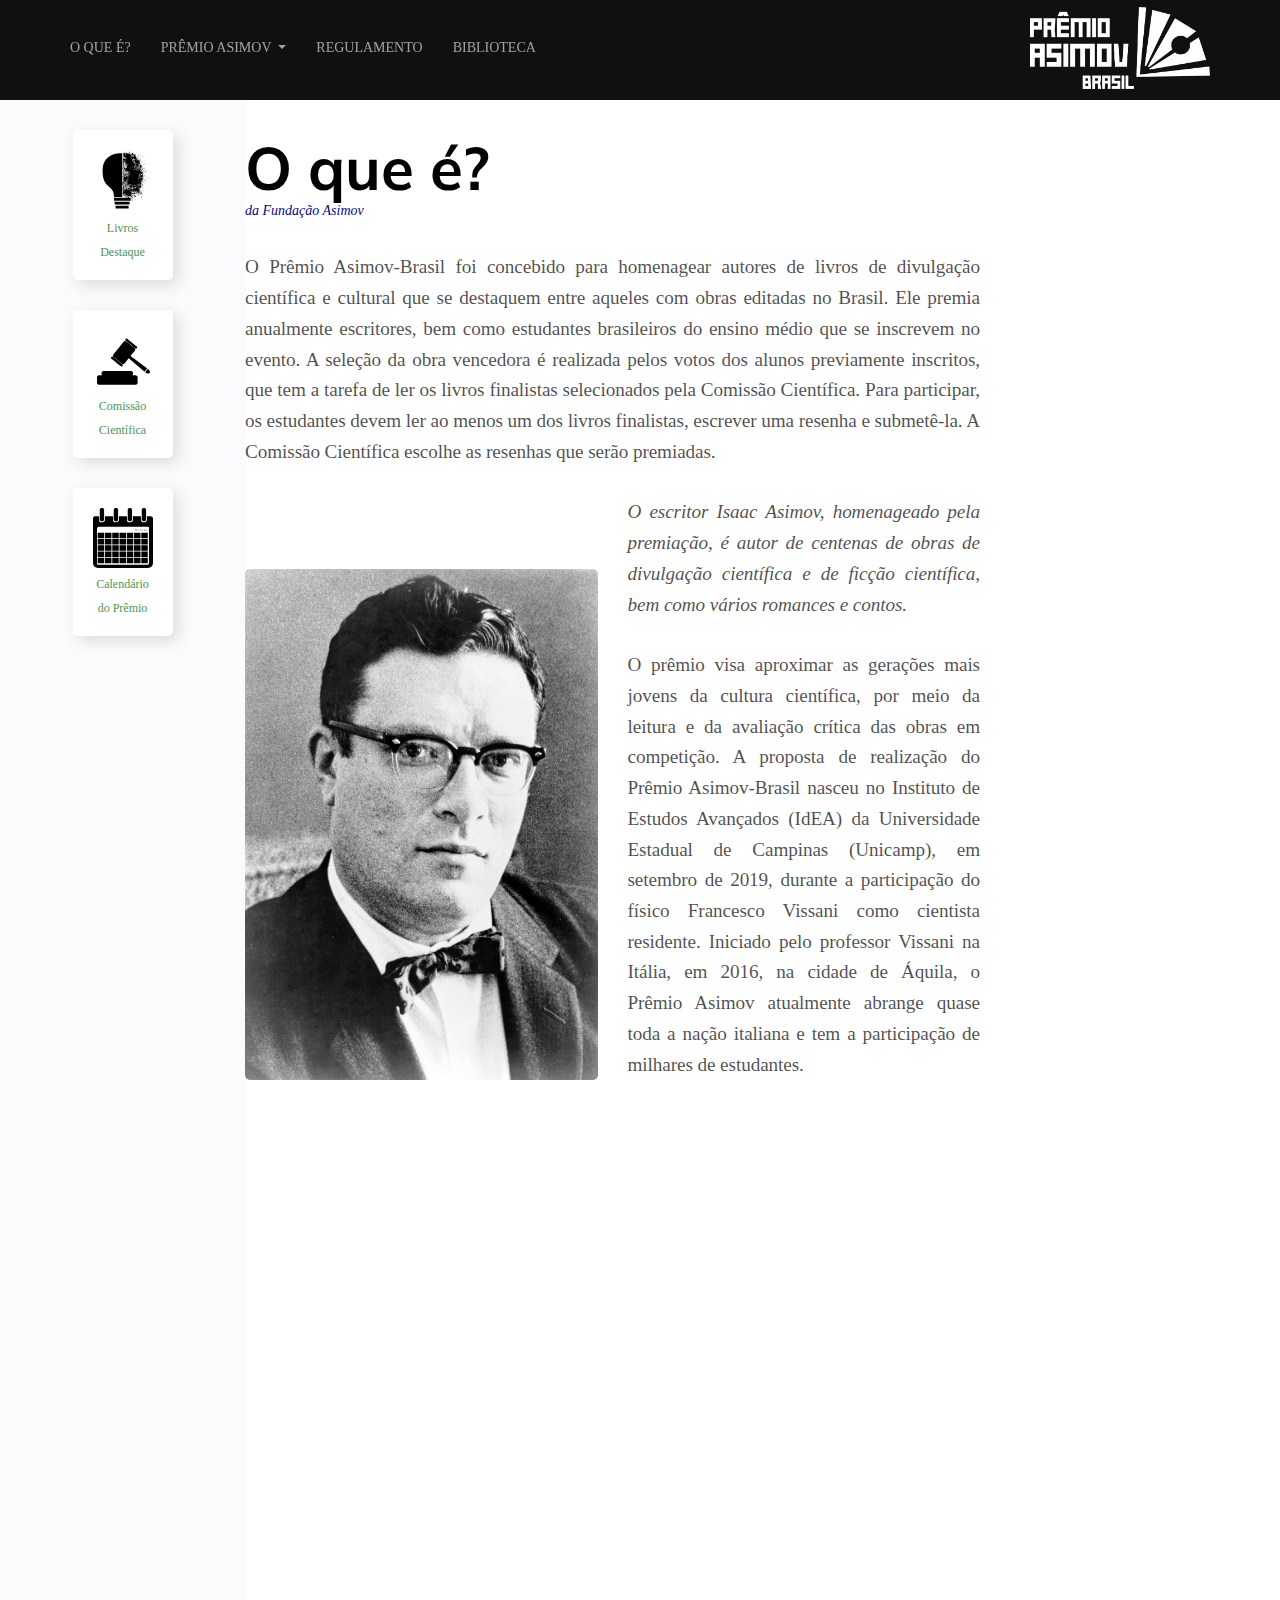
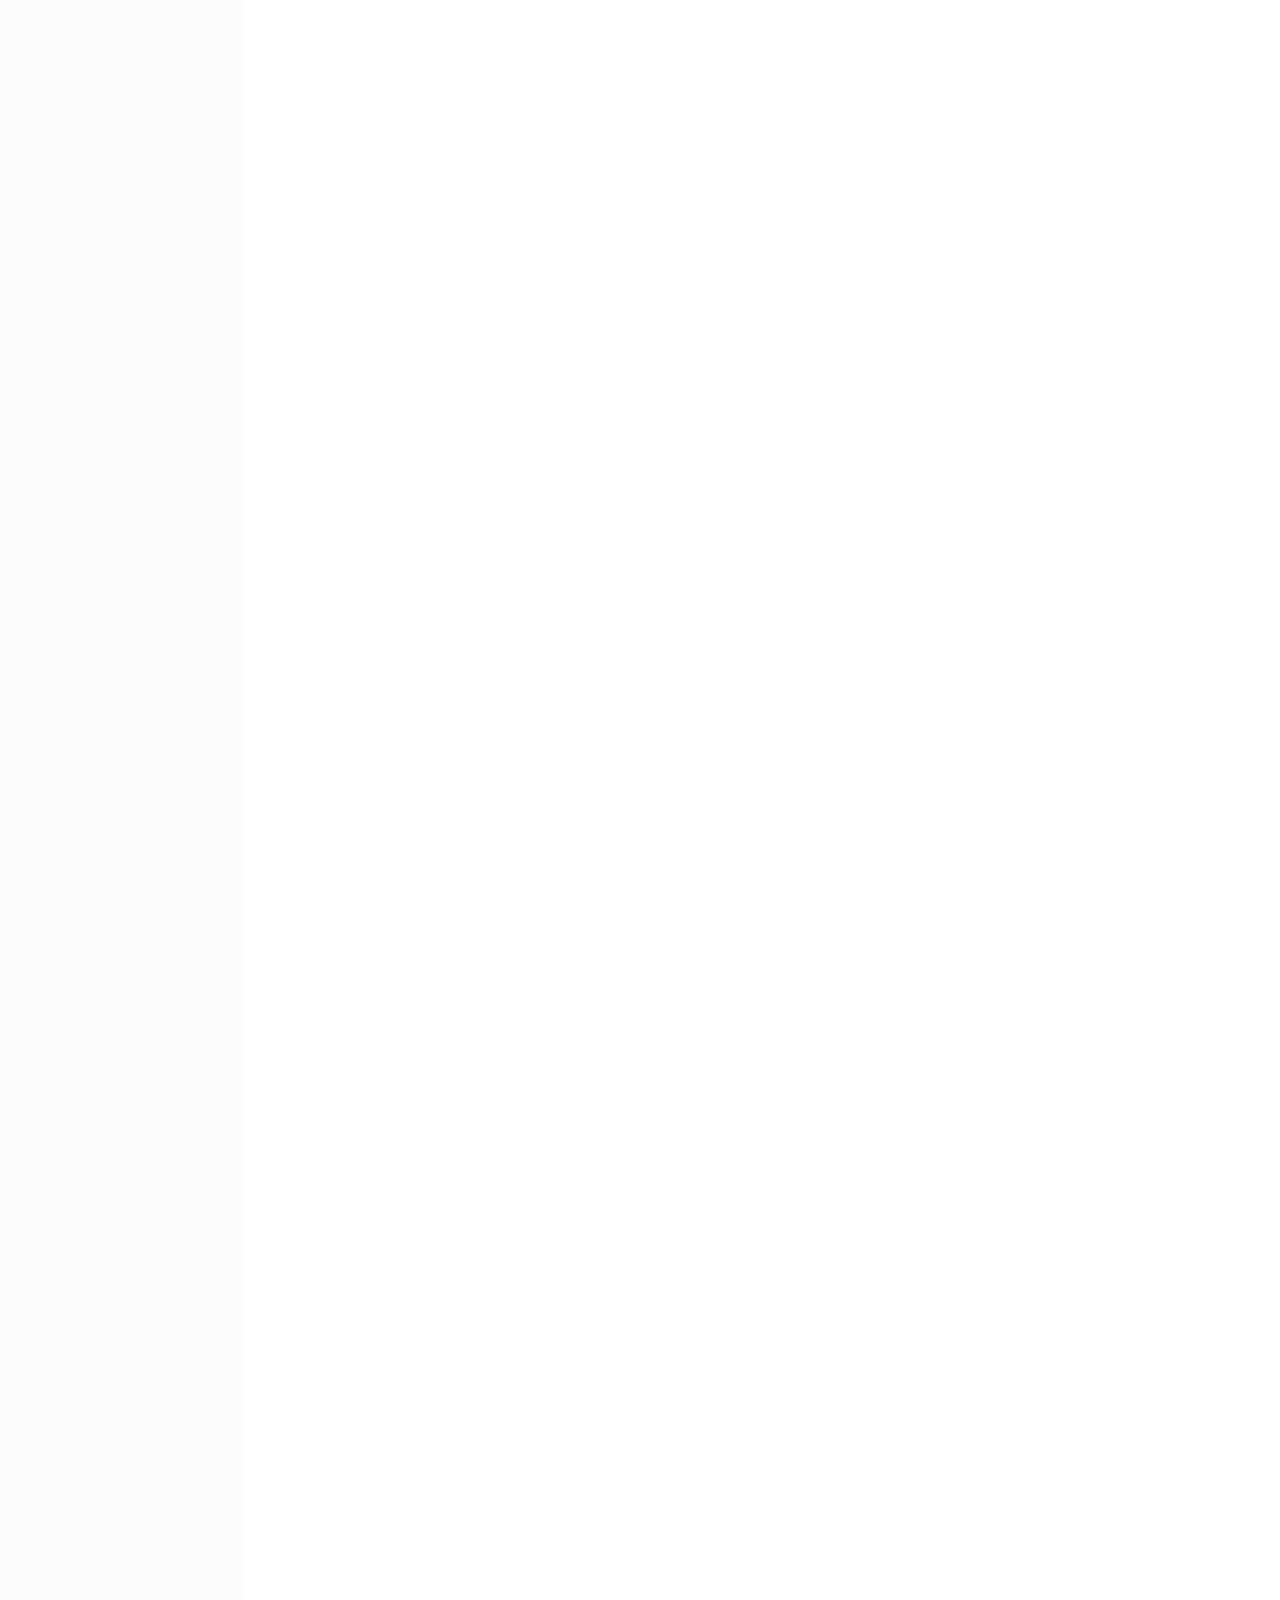
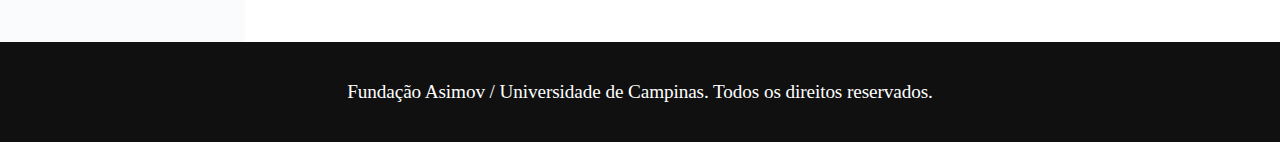
==== assets/about.html @ 2f5f86a8 "atualizado conteudo pagina about" ====
<!DOCTYPE html>
<html>

<head>
  <title>O que é?</title>
  <meta charset="utf-8">
  <meta name="viewport" content="width=device-width, initial-scale=1, shrink-to-fit=no">
  <link href="https://fonts.googleapis.com/css?family=Vollkorn:400,400i,700" rel="stylesheet">
  <link rel="stylesheet" href="css/vendor.css" />
  <link rel="stylesheet" href="css/style.css" />
  <link rel="stylesheet" href="css/main.css" />
  <link rel="stylesheet" href="css/paginas.css" />
  <link rel="stylesheet" href="css/about.css" />
</head>

<body>

  <article class="estrutura">

    <!-- header -->
    <header class="header header-dark header-sticky">
      <div class="container">
        <div class="row">
          <nav class="navbar navbar-expand-lg navbar-dark">
            <a href="../index.html" class="navbar-brand order-1 order-lg-2"><img
                src="img/Logo-AsimovBrasil-PB-transp.png" style="width: 180px;"></a>
            <button class="navbar-toggler order-2" type="button" data-toggle="collapse" data-target=".navbar-collapse"
              aria-controls="navbarMenu" aria-expanded="false" aria-label="Toggle navigation">
              <span class="navbar-toggler-icon"></span>
            </button>

            <div class="collapse navbar-collapse order-3 order-lg-1" id="navbarMenu">
              <ul class="navbar-nav mr-auto">
                <li class="nav-item dropdown">
                  <a class="nav-link" href="about.html" role="button" aria-haspopup="true" aria-expanded="false">
                    O que é?
                  </a>
                </li>
                <li class="nav-item dropdown megamenu">
                  <a class="nav-link dropdown-toggle" href="#!" id="navbarDropdown-4" role="button"
                    data-toggle="dropdown" aria-haspopup="true" aria-expanded="false">
                    Prêmio Asimov
                  </a>
                  <div class="dropdown-menu" aria-labelledby="navbarDropdown-4">
                    <div class="row">
                      <ul class="col-6 col-md-3 col-lg-2">
                        <li><span class="megamenu-title">Edição Brasil</span></li>
                        <li><a class="dropdown-item" href="#">Caléndário - 2020</a></li>
                        <li><a class="dropdown-item" href="#">Livros Finalistas</a></li>
                        <li><span class="megamenu-title">Quem pode particpar?</span></li>
                        <li><a class="dropdown-item" >Alunos</a></li>
                        <li><a class="dropdown-item" >Professores</a></li>
                        <li><a class="dropdown-item" >Escolas</a></li>
                      </ul>
                      <ul class="col-6 col-md-3 col-lg-2">
                        <li><span class="megamenu-title">Edição Brasil</span></li>
                        <li><a class="dropdown-item" href="#">Inscrição Aluno</a></li>
                        <li><a class="dropdown-item" href="#">Inscrição Professor</a></li>
                        <li><span class="megamenu-title">Organizadores</span></li>
                        <li><a class="dropdown-item" href="soon.html">Escolas que já aderiram</a></li>
                        <li><a class="dropdown-item" href="soon.html">Parceiros</a></li>
                        <li><a class="dropdown-item" href="comissao.html">Comissão Científica</a></li>
                      </ul>
                      <ul class="col-6 col-md-3 col-lg-2">
                        <li><span class="megamenu-title">Contacte-nos</span></li>
                        <li><a class="dropdown-item" href="#"><i class="fas fa-envelope"></i> Email</a></li>
                      </ul>
                      <div class="col-lg-5">
                        <div class="promo">
                          <span class="image image-overlay" style="background-image: url(img/1.jpg)"></span>
                          <div class="promo-footer p-4 text-white">
                            <h3 class="mb-0">Edição 2019</h3>
                            <a href="#!" class="eyebrow underline text-white">Itália</a>
                          </div>
                        </div>
                      </div>
                    </div>
                  </div>
                </li>
                <li class="nav-item">
                  <a class="nav-link" href="regulamento.html">
                    Regulamento
                  </a>
                </li>
                <li class="nav-item">
                  <a class="nav-link" href="soon.html">
                    Biblioteca
                  </a>
                </li>
              </ul>
            </div>

            <!-- <div class="collapse navbar-collapse order-4 order-lg-3" id="navbarMenu2">
              <ul class="navbar-nav ml-auto">
                <li class="nav-item">
                  <a class="nav-link" href="#">Entrar</a>
                </li>
              </ul>
            </div> -->
          </nav>
        </div>
      </div>
    </header>

    <div class="header-paginas"></div>

    <nav class="sidenav">
      <ul>
        <li class="sidenav-item">
          <a href="soon.html">
            <img src="img/icones/duvida.svg" />
            <center><sub>Livros Destaque</sub></center>
          </a>
        </li>
        <li class="sidenav-item">
          <a href="comissao.html">
            <img src="img/icones/regulamento.svg" />
            <center><sub>Comissão Científica</sub></center>
          </a>
        </li>
        <li class="sidenav-item">
          <a href="soon.html">
            <img src="img/icones/calendario.svg" />
            <center><sub>Calendário do Prêmio</sub></center>
          </a>
        </li>
      </ul>
    </nav>

    <section class="content">

      <div class="titulo">
        <h1>O que é?</h1>
        <span>da Fundação Asimov</span>
      </div>

      <p class="col-wide">O Prêmio Asimov-Brasil foi concebido para homenagear autores de livros de divulgação científica e cultural que se destaquem entre aqueles com obras editadas no Brasil. Ele premia anualmente escritores, bem como estudantes brasileiros do ensino médio que se inscrevem no evento. A seleção da obra vencedora é realizada pelos votos dos alunos previamente inscritos, que tem a tarefa de ler os livros finalistas selecionados pela Comissão Científica. Para participar, os estudantes devem ler ao menos um dos livros finalistas, escrever uma resenha e submetê-la.  A Comissão Científica escolhe as resenhas que serão premiadas.</p>
      <img class="imagem-1" src="img/isaac.jpg" />
      <p><i>O escritor Isaac Asimov, homenageado pela premiação, é autor de centenas de obras de divulgação científica e de ficção científica, bem como vários romances e contos.</i></p>
      <!-- <img class="imagem-2" src="img/vissani.jpg" /> -->

      <p>O prêmio visa aproximar as gerações mais jovens da cultura científica, por meio da leitura e da avaliação crítica das obras em competição. A proposta de realização do Prêmio Asimov-Brasil nasceu no Instituto de Estudos Avançados (IdEA) da Universidade Estadual de Campinas (Unicamp), em setembro de 2019, durante a participação do físico Francesco Vissani como cientista residente. Iniciado pelo professor Vissani na Itália, em 2016, na cidade de Áquila, o Prêmio Asimov atualmente abrange quase toda a nação italiana e tem a participação de milhares de estudantes.</p>
      
      <blockquote class="citacao col-wide" data-anime="left">
        <p>“A frase mais empolgante de ouvir em ciência, a que prenuncia novas descobertas, não é 'Eureka!', mas sim
          'Isto é estranho...' (Isaac Asimov).”</p>
      </blockquote>

      <ul class="atributos" data-anime="left">
        <li>Surgiu: Itália 2016</li>
        <li>Edição Itália: quinta</li>
        <li>Edição Brasil: primeira</li>
      </ul>

      <div class="informacoes" data-anime="right">
        <p>Nesta primeira edição (piloto) do Prêmio Asimov-Brasil, podem participar escolas e estudantes das cidades paulistas de Campinas, Limeira e Jundiaí.</p>
        <p>A cerimônia de premiação do livro e das melhores resenhas ocorrerá na Unicamp em setembro de 2020.</p>
      </div>

      <div class="titulo col-wide" data-anime="left">
        <h1>Isaac Asimov</h1>
        <span>uma breve biografia.</span>
      </div>

      <p class="col-wide" data-anime="left">Um dos mais prolíficos escritores do século XX, Isaac Asimov conquistou
        reconhecimento e sucesso no mercado editorial a partir da década de 1950, quando iniciou a publicação da série
        de livros de ficção científica “Fundação”.</p>
      <p data-anime="left">Nascido em Petrovichi, na Rússia, em 2 de janeiro de 1920, se mudou com a família, em 1923,
        para os Estados Unidos, onde se naturalizou cidadão norte-americano, vivendo no bairro do Brooklyn, em Nova
        York.</p>
      <p data-anime="right">Frequentando a loja de doces de seu pai, que também vendia jornais e revistas, se tornou um
        ávido leitor de histórias em periódicos.</p>

      <img class="imagem-2" src="img/asimov.jpg" data-anime="left" />
      <p data-anime="right">Em 1939, publicou seus primeiros contos em revistas de ficção científica, tendo seus
        primeiros livros sido lançados em 1950. Graduado em Química, em 1939, doutorou-se pela Universidade de Columbia,
        em 1948, e desenvolveu uma carreira acadêmica na Universidade de Boston, antes de se dedicar integralmente à
        literatura. Foi autor de cerca de 500 livros e de centenas de contos ao longo da carreira, em gêneros diversos,
        como romances de ficção científica e de suspense, divulgação científica para jovens e para adultos, crítica
        literária, ensaios sobre religião, humor e autobiografia.</p>
      <p data-anime="right">Morreu, em 6 de abril de 1992, em razão de complicações causadas pelo vírus da Aids, que
        contraiu durante uma transfusão de sangue decorrente de uma cirurgia cardíaca.</p>


      <img class="imagem-3 col-wide" src="img/card1.jpg" data-anime="left" />
    </section>

    <footer class="footer footer-paginas bg-dark text-white py-0">
      <p>Fundação Asimov / Universidade de Campinas. Todos os direitos reservados.</p>
    </footer>

  </article>

  <script src="js/about.js"></script>
  <script src="js/vendor.min.js"></script>
  <script src="js/app.js"></script>
</body>

</html>
---- assets/css/vendor.css ----
.owl-carousel,.owl-carousel .owl-item {
    -webkit-tap-highlight-color: transparent;
    position: relative
}

.owl-carousel {
    display: none;
    width: 100%;
    z-index: 1
}

.owl-carousel .owl-stage {
    position: relative;
    -ms-touch-action: pan-Y;
    touch-action: manipulation;
    -moz-backface-visibility: hidden
}

.owl-carousel .owl-stage:after {
    content: ".";
    display: block;
    clear: both;
    visibility: hidden;
    line-height: 0;
    height: 0
}

.owl-carousel .owl-stage-outer {
    position: relative;
    overflow: hidden;
    -webkit-transform: translate3d(0,0,0)
}

.owl-carousel .owl-item,.owl-carousel .owl-wrapper {
    -webkit-backface-visibility: hidden;
    -moz-backface-visibility: hidden;
    -ms-backface-visibility: hidden;
    -webkit-transform: translate3d(0,0,0);
    -moz-transform: translate3d(0,0,0);
    -ms-transform: translate3d(0,0,0)
}

.owl-carousel .owl-item {
    min-height: 1px;
    float: left;
    -webkit-backface-visibility: hidden;
    -webkit-touch-callout: none
}

.owl-carousel .owl-item img {
    display: block;
    width: 100%
}

.owl-carousel .owl-dots.disabled,.owl-carousel .owl-nav.disabled {
    display: none
}

.no-js .owl-carousel,.owl-carousel.owl-loaded {
    display: block
}

.owl-carousel .owl-dot,.owl-carousel .owl-nav .owl-next,.owl-carousel .owl-nav .owl-prev {
    cursor: pointer;
    -webkit-user-select: none;
    -khtml-user-select: none;
    -moz-user-select: none;
    -ms-user-select: none;
    user-select: none
}

.owl-carousel .owl-nav button.owl-next,.owl-carousel .owl-nav button.owl-prev,.owl-carousel button.owl-dot {
    background: 0 0;
    color: inherit;
    border: none;
    padding: 0!important;
    font: inherit
}

.owl-carousel.owl-loading {
    opacity: 0;
    display: block
}

.owl-carousel.owl-hidden {
    opacity: 0
}

.owl-carousel.owl-refresh .owl-item {
    visibility: hidden
}

.owl-carousel.owl-drag .owl-item {
    -ms-touch-action: pan-y;
    touch-action: pan-y;
    -webkit-user-select: none;
    -moz-user-select: none;
    -ms-user-select: none;
    user-select: none
}

.owl-carousel.owl-grab {
    cursor: move;
    cursor: grab
}

.owl-carousel.owl-rtl {
    direction: rtl
}

.owl-carousel.owl-rtl .owl-item {
    float: right
}

.owl-carousel .animated {
    animation-duration: 1s;
    animation-fill-mode: both
}

.owl-carousel .owl-animated-in {
    z-index: 0
}

.owl-carousel .owl-animated-out {
    z-index: 1
}

.owl-carousel .fadeOut {
    animation-name: fadeOut
}

@keyframes fadeOut {
    0% {
        opacity: 1
    }

    100% {
        opacity: 0
    }
}

.owl-height {
    transition: height .5s ease-in-out
}

.owl-carousel .owl-item .owl-lazy {
    opacity: 0;
    transition: opacity .4s ease
}

.owl-carousel .owl-item .owl-lazy:not([src]),.owl-carousel .owl-item .owl-lazy[src^=""] {
    max-height: 0
}

.owl-carousel .owl-item img.owl-lazy {
    transform-style: preserve-3d
}

.owl-carousel .owl-video-wrapper {
    position: relative;
    height: 100%;
    background: #000
}

.owl-carousel .owl-video-play-icon {
    position: absolute;
    height: 80px;
    width: 80px;
    left: 50%;
    top: 50%;
    margin-left: -40px;
    margin-top: -40px;
    background: url(owl.video.play.png) no-repeat;
    cursor: pointer;
    z-index: 1;
    -webkit-backface-visibility: hidden;
    transition: transform .1s ease
}

.owl-carousel .owl-video-play-icon:hover {
    -ms-transform: scale(1.3,1.3);
    transform: scale(1.3,1.3)
}

.owl-carousel .owl-video-playing .owl-video-play-icon,.owl-carousel .owl-video-playing .owl-video-tn {
    display: none
}

.owl-carousel .owl-video-tn {
    opacity: 0;
    height: 100%;
    background-position: center center;
    background-repeat: no-repeat;
    background-size: contain;
    transition: opacity .4s ease
}

.owl-carousel .owl-video-frame {
    position: relative;
    z-index: 1;
    height: 100%;
    width: 100%
}

/**
 * Swiper 4.5.0
 * Most modern mobile touch slider and framework with hardware accelerated transitions
 * http://www.idangero.us/swiper/
 *
 * Copyright 2014-2019 Vladimir Kharlampidi
 *
 * Released under the MIT License
 *
 * Released on: February 22, 2019
 */
.swiper-container {
    margin: 0 auto;
    position: relative;
    overflow: hidden;
    list-style: none;
    padding: 0;
    z-index: 1
}

.swiper-container-no-flexbox .swiper-slide {
    float: left
}

.swiper-container-vertical>.swiper-wrapper {
    -webkit-box-orient: vertical;
    -webkit-box-direction: normal;
    -webkit-flex-direction: column;
    -ms-flex-direction: column;
    flex-direction: column
}

.swiper-wrapper {
    position: relative;
    width: 100%;
    height: 100%;
    z-index: 1;
    display: -webkit-box;
    display: -webkit-flex;
    display: -ms-flexbox;
    display: flex;
    -webkit-transition-property: -webkit-transform;
    transition-property: -webkit-transform;
    -o-transition-property: transform;
    transition-property: transform;
    transition-property: transform,-webkit-transform;
    -webkit-box-sizing: content-box;
    box-sizing: content-box
}

.swiper-container-android .swiper-slide,.swiper-wrapper {
    -webkit-transform: translate3d(0,0,0);
    transform: translate3d(0,0,0)
}

.swiper-container-multirow>.swiper-wrapper {
    -webkit-flex-wrap: wrap;
    -ms-flex-wrap: wrap;
    flex-wrap: wrap
}

.swiper-container-free-mode>.swiper-wrapper {
    -webkit-transition-timing-function: ease-out;
    -o-transition-timing-function: ease-out;
    transition-timing-function: ease-out;
    margin: 0 auto
}

.swiper-slide {
    -webkit-flex-shrink: 0;
    -ms-flex-negative: 0;
    flex-shrink: 0;
    width: 100%;
    height: 100%;
    position: relative;
    -webkit-transition-property: -webkit-transform;
    transition-property: -webkit-transform;
    -o-transition-property: transform;
    transition-property: transform;
    transition-property: transform,-webkit-transform
}

.swiper-slide-invisible-blank {
    visibility: hidden
}

.swiper-container-autoheight,.swiper-container-autoheight .swiper-slide {
    height: auto
}

.swiper-container-autoheight .swiper-wrapper {
    -webkit-box-align: start;
    -webkit-align-items: flex-start;
    -ms-flex-align: start;
    align-items: flex-start;
    -webkit-transition-property: height,-webkit-transform;
    transition-property: height,-webkit-transform;
    -o-transition-property: transform,height;
    transition-property: transform,height;
    transition-property: transform,height,-webkit-transform
}

.swiper-container-3d {
    -webkit-perspective: 1200px;
    perspective: 1200px
}

.swiper-container-3d .swiper-cube-shadow,.swiper-container-3d .swiper-slide,.swiper-container-3d .swiper-slide-shadow-bottom,.swiper-container-3d .swiper-slide-shadow-left,.swiper-container-3d .swiper-slide-shadow-right,.swiper-container-3d .swiper-slide-shadow-top,.swiper-container-3d .swiper-wrapper {
    -webkit-transform-style: preserve-3d;
    transform-style: preserve-3d
}

.swiper-container-3d .swiper-slide-shadow-bottom,.swiper-container-3d .swiper-slide-shadow-left,.swiper-container-3d .swiper-slide-shadow-right,.swiper-container-3d .swiper-slide-shadow-top {
    position: absolute;
    left: 0;
    top: 0;
    width: 100%;
    height: 100%;
    pointer-events: none;
    z-index: 10
}

.swiper-container-3d .swiper-slide-shadow-left {
    background-image: -webkit-gradient(linear,right top,left top,from(rgba(0,0,0,.5)),to(rgba(0,0,0,0)));
    background-image: -webkit-linear-gradient(right,rgba(0,0,0,.5),rgba(0,0,0,0));
    background-image: -o-linear-gradient(right,rgba(0,0,0,.5),rgba(0,0,0,0));
    background-image: linear-gradient(to left,rgba(0,0,0,.5),rgba(0,0,0,0))
}

.swiper-container-3d .swiper-slide-shadow-right {
    background-image: -webkit-gradient(linear,left top,right top,from(rgba(0,0,0,.5)),to(rgba(0,0,0,0)));
    background-image: -webkit-linear-gradient(left,rgba(0,0,0,.5),rgba(0,0,0,0));
    background-image: -o-linear-gradient(left,rgba(0,0,0,.5),rgba(0,0,0,0));
    background-image: linear-gradient(to right,rgba(0,0,0,.5),rgba(0,0,0,0))
}

.swiper-container-3d .swiper-slide-shadow-top {
    background-image: -webkit-gradient(linear,left bottom,left top,from(rgba(0,0,0,.5)),to(rgba(0,0,0,0)));
    background-image: -webkit-linear-gradient(bottom,rgba(0,0,0,.5),rgba(0,0,0,0));
    background-image: -o-linear-gradient(bottom,rgba(0,0,0,.5),rgba(0,0,0,0));
    background-image: linear-gradient(to top,rgba(0,0,0,.5),rgba(0,0,0,0))
}

.swiper-container-3d .swiper-slide-shadow-bottom {
    background-image: -webkit-gradient(linear,left top,left bottom,from(rgba(0,0,0,.5)),to(rgba(0,0,0,0)));
    background-image: -webkit-linear-gradient(top,rgba(0,0,0,.5),rgba(0,0,0,0));
    background-image: -o-linear-gradient(top,rgba(0,0,0,.5),rgba(0,0,0,0));
    background-image: linear-gradient(to bottom,rgba(0,0,0,.5),rgba(0,0,0,0))
}

.swiper-container-wp8-horizontal,.swiper-container-wp8-horizontal>.swiper-wrapper {
    -ms-touch-action: pan-y;
    touch-action: pan-y
}

.swiper-container-wp8-vertical,.swiper-container-wp8-vertical>.swiper-wrapper {
    -ms-touch-action: pan-x;
    touch-action: pan-x
}

.swiper-button-next,.swiper-button-prev {
    position: absolute;
    top: 50%;
    width: 27px;
    height: 44px;
    margin-top: -22px;
    z-index: 10;
    cursor: pointer;
    background-size: 27px 44px;
    background-position: center;
    background-repeat: no-repeat
}

.swiper-button-next.swiper-button-disabled,.swiper-button-prev.swiper-button-disabled {
    opacity: .35;
    cursor: auto;
    pointer-events: none
}

.swiper-button-prev,.swiper-container-rtl .swiper-button-next {
    background-image: url("data:image/svg+xml;charset=utf-8,%3Csvg%20xmlns%3D'http%3A%2F%2Fwww.w3.org%2F2000%2Fsvg'%20viewBox%3D'0%200%2027%2044'%3E%3Cpath%20d%3D'M0%2C22L22%2C0l2.1%2C2.1L4.2%2C22l19.9%2C19.9L22%2C44L0%2C22L0%2C22L0%2C22z'%20fill%3D'%23007aff'%2F%3E%3C%2Fsvg%3E");
    left: 10px;
    right: auto
}

.swiper-button-next,.swiper-container-rtl .swiper-button-prev {
    background-image: url("data:image/svg+xml;charset=utf-8,%3Csvg%20xmlns%3D'http%3A%2F%2Fwww.w3.org%2F2000%2Fsvg'%20viewBox%3D'0%200%2027%2044'%3E%3Cpath%20d%3D'M27%2C22L27%2C22L5%2C44l-2.1-2.1L22.8%2C22L2.9%2C2.1L5%2C0L27%2C22L27%2C22z'%20fill%3D'%23007aff'%2F%3E%3C%2Fsvg%3E");
    right: 10px;
    left: auto
}

.swiper-button-prev.swiper-button-white,.swiper-container-rtl .swiper-button-next.swiper-button-white {
    background-image: url("data:image/svg+xml;charset=utf-8,%3Csvg%20xmlns%3D'http%3A%2F%2Fwww.w3.org%2F2000%2Fsvg'%20viewBox%3D'0%200%2027%2044'%3E%3Cpath%20d%3D'M0%2C22L22%2C0l2.1%2C2.1L4.2%2C22l19.9%2C19.9L22%2C44L0%2C22L0%2C22L0%2C22z'%20fill%3D'%23ffffff'%2F%3E%3C%2Fsvg%3E")
}

.swiper-button-next.swiper-button-white,.swiper-container-rtl .swiper-button-prev.swiper-button-white {
    background-image: url("data:image/svg+xml;charset=utf-8,%3Csvg%20xmlns%3D'http%3A%2F%2Fwww.w3.org%2F2000%2Fsvg'%20viewBox%3D'0%200%2027%2044'%3E%3Cpath%20d%3D'M27%2C22L27%2C22L5%2C44l-2.1-2.1L22.8%2C22L2.9%2C2.1L5%2C0L27%2C22L27%2C22z'%20fill%3D'%23ffffff'%2F%3E%3C%2Fsvg%3E")
}

.swiper-button-prev.swiper-button-black,.swiper-container-rtl .swiper-button-next.swiper-button-black {
    background-image: url("data:image/svg+xml;charset=utf-8,%3Csvg%20xmlns%3D'http%3A%2F%2Fwww.w3.org%2F2000%2Fsvg'%20viewBox%3D'0%200%2027%2044'%3E%3Cpath%20d%3D'M0%2C22L22%2C0l2.1%2C2.1L4.2%2C22l19.9%2C19.9L22%2C44L0%2C22L0%2C22L0%2C22z'%20fill%3D'%23000000'%2F%3E%3C%2Fsvg%3E")
}

.swiper-button-next.swiper-button-black,.swiper-container-rtl .swiper-button-prev.swiper-button-black {
    background-image: url("data:image/svg+xml;charset=utf-8,%3Csvg%20xmlns%3D'http%3A%2F%2Fwww.w3.org%2F2000%2Fsvg'%20viewBox%3D'0%200%2027%2044'%3E%3Cpath%20d%3D'M27%2C22L27%2C22L5%2C44l-2.1-2.1L22.8%2C22L2.9%2C2.1L5%2C0L27%2C22L27%2C22z'%20fill%3D'%23000000'%2F%3E%3C%2Fsvg%3E")
}

.swiper-button-lock {
    display: none
}

.swiper-pagination {
    position: absolute;
    text-align: center;
    -webkit-transition: .3s opacity;
    -o-transition: .3s opacity;
    transition: .3s opacity;
    -webkit-transform: translate3d(0,0,0);
    transform: translate3d(0,0,0);
    z-index: 10
}

.swiper-pagination.swiper-pagination-hidden {
    opacity: 0
}

.swiper-container-horizontal>.swiper-pagination-bullets,.swiper-pagination-custom,.swiper-pagination-fraction {
    bottom: 10px;
    left: 0;
    width: 100%
}

.swiper-pagination-bullets-dynamic {
    overflow: hidden;
    font-size: 0
}

.swiper-pagination-bullets-dynamic .swiper-pagination-bullet {
    -webkit-transform: scale(.33);
    -ms-transform: scale(.33);
    transform: scale(.33);
    position: relative
}

.swiper-pagination-bullets-dynamic .swiper-pagination-bullet-active {
    -webkit-transform: scale(1);
    -ms-transform: scale(1);
    transform: scale(1)
}

.swiper-pagination-bullets-dynamic .swiper-pagination-bullet-active-main {
    -webkit-transform: scale(1);
    -ms-transform: scale(1);
    transform: scale(1)
}

.swiper-pagination-bullets-dynamic .swiper-pagination-bullet-active-prev {
    -webkit-transform: scale(.66);
    -ms-transform: scale(.66);
    transform: scale(.66)
}

.swiper-pagination-bullets-dynamic .swiper-pagination-bullet-active-prev-prev {
    -webkit-transform: scale(.33);
    -ms-transform: scale(.33);
    transform: scale(.33)
}

.swiper-pagination-bullets-dynamic .swiper-pagination-bullet-active-next {
    -webkit-transform: scale(.66);
    -ms-transform: scale(.66);
    transform: scale(.66)
}

.swiper-pagination-bullets-dynamic .swiper-pagination-bullet-active-next-next {
    -webkit-transform: scale(.33);
    -ms-transform: scale(.33);
    transform: scale(.33)
}

.swiper-pagination-bullet {
    width: 8px;
    height: 8px;
    display: inline-block;
    border-radius: 100%;
    background: #000;
    opacity: .2
}

button.swiper-pagination-bullet {
    border: none;
    margin: 0;
    padding: 0;
    -webkit-box-shadow: none;
    box-shadow: none;
    -webkit-appearance: none;
    -moz-appearance: none;
    appearance: none
}

.swiper-pagination-clickable .swiper-pagination-bullet {
    cursor: pointer
}

.swiper-pagination-bullet-active {
    opacity: 1;
    background: #007aff
}

.swiper-container-vertical>.swiper-pagination-bullets {
    right: 10px;
    top: 50%;
    -webkit-transform: translate3d(0,-50%,0);
    transform: translate3d(0,-50%,0)
}

.swiper-container-vertical>.swiper-pagination-bullets .swiper-pagination-bullet {
    margin: 6px 0;
    display: block
}

.swiper-container-vertical>.swiper-pagination-bullets.swiper-pagination-bullets-dynamic {
    top: 50%;
    -webkit-transform: translateY(-50%);
    -ms-transform: translateY(-50%);
    transform: translateY(-50%);
    width: 8px
}

.swiper-container-vertical>.swiper-pagination-bullets.swiper-pagination-bullets-dynamic .swiper-pagination-bullet {
    display: inline-block;
    -webkit-transition: .2s top,.2s -webkit-transform;
    transition: .2s top,.2s -webkit-transform;
    -o-transition: .2s transform,.2s top;
    transition: .2s transform,.2s top;
    transition: .2s transform,.2s top,.2s -webkit-transform
}

.swiper-container-horizontal>.swiper-pagination-bullets .swiper-pagination-bullet {
    margin: 0 4px
}

.swiper-container-horizontal>.swiper-pagination-bullets.swiper-pagination-bullets-dynamic {
    left: 50%;
    -webkit-transform: translateX(-50%);
    -ms-transform: translateX(-50%);
    transform: translateX(-50%);
    white-space: nowrap
}

.swiper-container-horizontal>.swiper-pagination-bullets.swiper-pagination-bullets-dynamic .swiper-pagination-bullet {
    -webkit-transition: .2s left,.2s -webkit-transform;
    transition: .2s left,.2s -webkit-transform;
    -o-transition: .2s transform,.2s left;
    transition: .2s transform,.2s left;
    transition: .2s transform,.2s left,.2s -webkit-transform
}

.swiper-container-horizontal.swiper-container-rtl>.swiper-pagination-bullets-dynamic .swiper-pagination-bullet {
    -webkit-transition: .2s right,.2s -webkit-transform;
    transition: .2s right,.2s -webkit-transform;
    -o-transition: .2s transform,.2s right;
    transition: .2s transform,.2s right;
    transition: .2s transform,.2s right,.2s -webkit-transform
}

.swiper-pagination-progressbar {
    background: rgba(0,0,0,.25);
    position: absolute
}

.swiper-pagination-progressbar .swiper-pagination-progressbar-fill {
    background: #007aff;
    position: absolute;
    left: 0;
    top: 0;
    width: 100%;
    height: 100%;
    -webkit-transform: scale(0);
    -ms-transform: scale(0);
    transform: scale(0);
    -webkit-transform-origin: left top;
    -ms-transform-origin: left top;
    transform-origin: left top
}

.swiper-container-rtl .swiper-pagination-progressbar .swiper-pagination-progressbar-fill {
    -webkit-transform-origin: right top;
    -ms-transform-origin: right top;
    transform-origin: right top
}

.swiper-container-horizontal>.swiper-pagination-progressbar,.swiper-container-vertical>.swiper-pagination-progressbar.swiper-pagination-progressbar-opposite {
    width: 100%;
    height: 4px;
    left: 0;
    top: 0
}

.swiper-container-horizontal>.swiper-pagination-progressbar.swiper-pagination-progressbar-opposite,.swiper-container-vertical>.swiper-pagination-progressbar {
    width: 4px;
    height: 100%;
    left: 0;
    top: 0
}

.swiper-pagination-white .swiper-pagination-bullet-active {
    background: #fff
}

.swiper-pagination-progressbar.swiper-pagination-white {
    background: rgba(255,255,255,.25)
}

.swiper-pagination-progressbar.swiper-pagination-white .swiper-pagination-progressbar-fill {
    background: #fff
}

.swiper-pagination-black .swiper-pagination-bullet-active {
    background: #000
}

.swiper-pagination-progressbar.swiper-pagination-black {
    background: rgba(0,0,0,.25)
}

.swiper-pagination-progressbar.swiper-pagination-black .swiper-pagination-progressbar-fill {
    background: #000
}

.swiper-pagination-lock {
    display: none
}

.swiper-scrollbar {
    border-radius: 10px;
    position: relative;
    -ms-touch-action: none;
    background: rgba(0,0,0,.1)
}

.swiper-container-horizontal>.swiper-scrollbar {
    position: absolute;
    left: 1%;
    bottom: 3px;
    z-index: 50;
    height: 5px;
    width: 98%
}

.swiper-container-vertical>.swiper-scrollbar {
    position: absolute;
    right: 3px;
    top: 1%;
    z-index: 50;
    width: 5px;
    height: 98%
}

.swiper-scrollbar-drag {
    height: 100%;
    width: 100%;
    position: relative;
    background: rgba(0,0,0,.5);
    border-radius: 10px;
    left: 0;
    top: 0
}

.swiper-scrollbar-cursor-drag {
    cursor: move
}

.swiper-scrollbar-lock {
    display: none
}

.swiper-zoom-container {
    width: 100%;
    height: 100%;
    display: -webkit-box;
    display: -webkit-flex;
    display: -ms-flexbox;
    display: flex;
    -webkit-box-pack: center;
    -webkit-justify-content: center;
    -ms-flex-pack: center;
    justify-content: center;
    -webkit-box-align: center;
    -webkit-align-items: center;
    -ms-flex-align: center;
    align-items: center;
    text-align: center
}

.swiper-zoom-container>canvas,.swiper-zoom-container>img,.swiper-zoom-container>svg {
    max-width: 100%;
    max-height: 100%;
    -o-object-fit: contain;
    object-fit: contain
}

.swiper-slide-zoomed {
    cursor: move
}

.swiper-lazy-preloader {
    width: 42px;
    height: 42px;
    position: absolute;
    left: 50%;
    top: 50%;
    margin-left: -21px;
    margin-top: -21px;
    z-index: 10;
    -webkit-transform-origin: 50%;
    -ms-transform-origin: 50%;
    transform-origin: 50%;
    -webkit-animation: swiper-preloader-spin 1s steps(12,end) infinite;
    animation: swiper-preloader-spin 1s steps(12,end) infinite
}

.swiper-lazy-preloader:after {
    display: block;
    content: '';
    width: 100%;
    height: 100%;
    background-image: url("data:image/svg+xml;charset=utf-8,%3Csvg%20viewBox%3D'0%200%20120%20120'%20xmlns%3D'http%3A%2F%2Fwww.w3.org%2F2000%2Fsvg'%20xmlns%3Axlink%3D'http%3A%2F%2Fwww.w3.org%2F1999%2Fxlink'%3E%3Cdefs%3E%3Cline%20id%3D'l'%20x1%3D'60'%20x2%3D'60'%20y1%3D'7'%20y2%3D'27'%20stroke%3D'%236c6c6c'%20stroke-width%3D'11'%20stroke-linecap%3D'round'%2F%3E%3C%2Fdefs%3E%3Cg%3E%3Cuse%20xlink%3Ahref%3D'%23l'%20opacity%3D'.27'%2F%3E%3Cuse%20xlink%3Ahref%3D'%23l'%20opacity%3D'.27'%20transform%3D'rotate(30%2060%2C60)'%2F%3E%3Cuse%20xlink%3Ahref%3D'%23l'%20opacity%3D'.27'%20transform%3D'rotate(60%2060%2C60)'%2F%3E%3Cuse%20xlink%3Ahref%3D'%23l'%20opacity%3D'.27'%20transform%3D'rotate(90%2060%2C60)'%2F%3E%3Cuse%20xlink%3Ahref%3D'%23l'%20opacity%3D'.27'%20transform%3D'rotate(120%2060%2C60)'%2F%3E%3Cuse%20xlink%3Ahref%3D'%23l'%20opacity%3D'.27'%20transform%3D'rotate(150%2060%2C60)'%2F%3E%3Cuse%20xlink%3Ahref%3D'%23l'%20opacity%3D'.37'%20transform%3D'rotate(180%2060%2C60)'%2F%3E%3Cuse%20xlink%3Ahref%3D'%23l'%20opacity%3D'.46'%20transform%3D'rotate(210%2060%2C60)'%2F%3E%3Cuse%20xlink%3Ahref%3D'%23l'%20opacity%3D'.56'%20transform%3D'rotate(240%2060%2C60)'%2F%3E%3Cuse%20xlink%3Ahref%3D'%23l'%20opacity%3D'.66'%20transform%3D'rotate(270%2060%2C60)'%2F%3E%3Cuse%20xlink%3Ahref%3D'%23l'%20opacity%3D'.75'%20transform%3D'rotate(300%2060%2C60)'%2F%3E%3Cuse%20xlink%3Ahref%3D'%23l'%20opacity%3D'.85'%20transform%3D'rotate(330%2060%2C60)'%2F%3E%3C%2Fg%3E%3C%2Fsvg%3E");
    background-position: 50%;
    background-size: 100%;
    background-repeat: no-repeat
}

.swiper-lazy-preloader-white:after {
    background-image: url("data:image/svg+xml;charset=utf-8,%3Csvg%20viewBox%3D'0%200%20120%20120'%20xmlns%3D'http%3A%2F%2Fwww.w3.org%2F2000%2Fsvg'%20xmlns%3Axlink%3D'http%3A%2F%2Fwww.w3.org%2F1999%2Fxlink'%3E%3Cdefs%3E%3Cline%20id%3D'l'%20x1%3D'60'%20x2%3D'60'%20y1%3D'7'%20y2%3D'27'%20stroke%3D'%23fff'%20stroke-width%3D'11'%20stroke-linecap%3D'round'%2F%3E%3C%2Fdefs%3E%3Cg%3E%3Cuse%20xlink%3Ahref%3D'%23l'%20opacity%3D'.27'%2F%3E%3Cuse%20xlink%3Ahref%3D'%23l'%20opacity%3D'.27'%20transform%3D'rotate(30%2060%2C60)'%2F%3E%3Cuse%20xlink%3Ahref%3D'%23l'%20opacity%3D'.27'%20transform%3D'rotate(60%2060%2C60)'%2F%3E%3Cuse%20xlink%3Ahref%3D'%23l'%20opacity%3D'.27'%20transform%3D'rotate(90%2060%2C60)'%2F%3E%3Cuse%20xlink%3Ahref%3D'%23l'%20opacity%3D'.27'%20transform%3D'rotate(120%2060%2C60)'%2F%3E%3Cuse%20xlink%3Ahref%3D'%23l'%20opacity%3D'.27'%20transform%3D'rotate(150%2060%2C60)'%2F%3E%3Cuse%20xlink%3Ahref%3D'%23l'%20opacity%3D'.37'%20transform%3D'rotate(180%2060%2C60)'%2F%3E%3Cuse%20xlink%3Ahref%3D'%23l'%20opacity%3D'.46'%20transform%3D'rotate(210%2060%2C60)'%2F%3E%3Cuse%20xlink%3Ahref%3D'%23l'%20opacity%3D'.56'%20transform%3D'rotate(240%2060%2C60)'%2F%3E%3Cuse%20xlink%3Ahref%3D'%23l'%20opacity%3D'.66'%20transform%3D'rotate(270%2060%2C60)'%2F%3E%3Cuse%20xlink%3Ahref%3D'%23l'%20opacity%3D'.75'%20transform%3D'rotate(300%2060%2C60)'%2F%3E%3Cuse%20xlink%3Ahref%3D'%23l'%20opacity%3D'.85'%20transform%3D'rotate(330%2060%2C60)'%2F%3E%3C%2Fg%3E%3C%2Fsvg%3E")
}

@-webkit-keyframes swiper-preloader-spin {
    100% {
        -webkit-transform: rotate(360deg);
        transform: rotate(360deg)
    }
}

@keyframes swiper-preloader-spin {
    100% {
        -webkit-transform: rotate(360deg);
        transform: rotate(360deg)
    }
}

.swiper-container .swiper-notification {
    position: absolute;
    left: 0;
    top: 0;
    pointer-events: none;
    opacity: 0;
    z-index: -1000
}

.swiper-container-fade.swiper-container-free-mode .swiper-slide {
    -webkit-transition-timing-function: ease-out;
    -o-transition-timing-function: ease-out;
    transition-timing-function: ease-out
}

.swiper-container-fade .swiper-slide {
    pointer-events: none;
    -webkit-transition-property: opacity;
    -o-transition-property: opacity;
    transition-property: opacity
}

.swiper-container-fade .swiper-slide .swiper-slide {
    pointer-events: none
}

.swiper-container-fade .swiper-slide-active,.swiper-container-fade .swiper-slide-active .swiper-slide-active {
    pointer-events: auto
}

.swiper-container-cube {
    overflow: visible
}

.swiper-container-cube .swiper-slide {
    pointer-events: none;
    -webkit-backface-visibility: hidden;
    backface-visibility: hidden;
    z-index: 1;
    visibility: hidden;
    -webkit-transform-origin: 0 0;
    -ms-transform-origin: 0 0;
    transform-origin: 0 0;
    width: 100%;
    height: 100%
}

.swiper-container-cube .swiper-slide .swiper-slide {
    pointer-events: none
}

.swiper-container-cube.swiper-container-rtl .swiper-slide {
    -webkit-transform-origin: 100% 0;
    -ms-transform-origin: 100% 0;
    transform-origin: 100% 0
}

.swiper-container-cube .swiper-slide-active,.swiper-container-cube .swiper-slide-active .swiper-slide-active {
    pointer-events: auto
}

.swiper-container-cube .swiper-slide-active,.swiper-container-cube .swiper-slide-next,.swiper-container-cube .swiper-slide-next+.swiper-slide,.swiper-container-cube .swiper-slide-prev {
    pointer-events: auto;
    visibility: visible
}

.swiper-container-cube .swiper-slide-shadow-bottom,.swiper-container-cube .swiper-slide-shadow-left,.swiper-container-cube .swiper-slide-shadow-right,.swiper-container-cube .swiper-slide-shadow-top {
    z-index: 0;
    -webkit-backface-visibility: hidden;
    backface-visibility: hidden
}

.swiper-container-cube .swiper-cube-shadow {
    position: absolute;
    left: 0;
    bottom: 0;
    width: 100%;
    height: 100%;
    background: #000;
    opacity: .6;
    -webkit-filter: blur(50px);
    filter: blur(50px);
    z-index: 0
}

.swiper-container-flip {
    overflow: visible
}

.swiper-container-flip .swiper-slide {
    pointer-events: none;
    -webkit-backface-visibility: hidden;
    backface-visibility: hidden;
    z-index: 1
}

.swiper-container-flip .swiper-slide .swiper-slide {
    pointer-events: none
}

.swiper-container-flip .swiper-slide-active,.swiper-container-flip .swiper-slide-active .swiper-slide-active {
    pointer-events: auto
}

.swiper-container-flip .swiper-slide-shadow-bottom,.swiper-container-flip .swiper-slide-shadow-left,.swiper-container-flip .swiper-slide-shadow-right,.swiper-container-flip .swiper-slide-shadow-top {
    z-index: 0;
    -webkit-backface-visibility: hidden;
    backface-visibility: hidden
}

.swiper-container-coverflow .swiper-wrapper {
    -ms-perspective: 1200px
}

/* Magnific Popup CSS */
.mfp-bg {
    top: 0;
    left: 0;
    width: 100%;
    height: 100%;
    z-index: 1042;
    overflow: hidden;
    position: fixed;
    background: #0b0b0b;
    opacity: 0.8;
}

.mfp-wrap {
    top: 0;
    left: 0;
    width: 100%;
    height: 100%;
    z-index: 1043;
    position: fixed;
    outline: none !important;
    -webkit-backface-visibility: hidden;
}

.mfp-container {
    text-align: center;
    position: absolute;
    width: 100%;
    height: 100%;
    left: 0;
    top: 0;
    padding: 0 8px;
    box-sizing: border-box;
}

.mfp-container:before {
    content: '';
    display: inline-block;
    height: 100%;
    vertical-align: middle;
}

.mfp-align-top .mfp-container:before {
    display: none;
}

.mfp-content {
    position: relative;
    display: inline-block;
    vertical-align: middle;
    margin: 0 auto;
    text-align: left;
    z-index: 1045;
}

.mfp-inline-holder .mfp-content, .mfp-ajax-holder .mfp-content {
    width: 100%;
    cursor: auto;
}

.mfp-ajax-cur {
    cursor: progress;
}

.mfp-zoom-out-cur, .mfp-zoom-out-cur .mfp-image-holder .mfp-close {
    cursor: -moz-zoom-out;
    cursor: -webkit-zoom-out;
    cursor: zoom-out;
}

.mfp-zoom {
    cursor: pointer;
    cursor: -webkit-zoom-in;
    cursor: -moz-zoom-in;
    cursor: zoom-in;
}

.mfp-auto-cursor .mfp-content {
    cursor: auto;
}

.mfp-close, .mfp-arrow, .mfp-preloader, .mfp-counter {
    -webkit-user-select: none;
    -moz-user-select: none;
    user-select: none;
}

.mfp-loading.mfp-figure {
    display: none;
}

.mfp-hide {
    display: none !important;
}

.mfp-preloader {
    color: #CCC;
    position: absolute;
    top: 50%;
    width: auto;
    text-align: center;
    margin-top: -0.8em;
    left: 8px;
    right: 8px;
    z-index: 1044;
}

.mfp-preloader a {
    color: #CCC;
}

.mfp-preloader a:hover {
    color: #FFF;
}

.mfp-s-ready .mfp-preloader {
    display: none;
}

.mfp-s-error .mfp-content {
    display: none;
}

button.mfp-close, button.mfp-arrow {
    overflow: visible;
    cursor: pointer;
    background: transparent;
    border: 0;
    -webkit-appearance: none;
    display: block;
    outline: none;
    padding: 0;
    z-index: 1046;
    box-shadow: none;
    touch-action: manipulation;
}

button::-moz-focus-inner {
    padding: 0;
    border: 0;
}

.mfp-close {
    width: 44px;
    height: 44px;
    line-height: 44px;
    position: absolute;
    right: 0;
    top: 0;
    text-decoration: none;
    text-align: center;
    opacity: 0.65;
    padding: 0 0 18px 10px;
    color: #FFF;
    font-style: normal;
    font-size: 28px;
    font-family: Arial, Baskerville, monospace;
}

.mfp-close:hover, .mfp-close:focus {
    opacity: 1;
}

.mfp-close:active {
    top: 1px;
}

.mfp-close-btn-in .mfp-close {
    color: #333;
}

.mfp-image-holder .mfp-close, .mfp-iframe-holder .mfp-close {
    color: #FFF;
    right: -6px;
    text-align: right;
    padding-right: 6px;
    width: 100%;
}

.mfp-counter {
    position: absolute;
    top: 0;
    right: 0;
    color: #CCC;
    font-size: 12px;
    line-height: 18px;
    white-space: nowrap;
}

.mfp-arrow {
    position: absolute;
    opacity: 0.65;
    margin: 0;
    top: 50%;
    margin-top: -55px;
    padding: 0;
    width: 90px;
    height: 110px;
    -webkit-tap-highlight-color: transparent;
}

.mfp-arrow:active {
    margin-top: -54px;
}

.mfp-arrow:hover, .mfp-arrow:focus {
    opacity: 1;
}

.mfp-arrow:before, .mfp-arrow:after {
    content: '';
    display: block;
    width: 0;
    height: 0;
    position: absolute;
    left: 0;
    top: 0;
    margin-top: 35px;
    margin-left: 35px;
    border: medium inset transparent;
}

.mfp-arrow:after {
    border-top-width: 13px;
    border-bottom-width: 13px;
    top: 8px;
}

.mfp-arrow:before {
    border-top-width: 21px;
    border-bottom-width: 21px;
    opacity: 0.7;
}

.mfp-arrow-left {
    left: 0;
}

.mfp-arrow-left:after {
    border-right: 17px solid #FFF;
    margin-left: 31px;
}

.mfp-arrow-left:before {
    margin-left: 25px;
    border-right: 27px solid #3F3F3F;
}

.mfp-arrow-right {
    right: 0;
}

.mfp-arrow-right:after {
    border-left: 17px solid #FFF;
    margin-left: 39px;
}

.mfp-arrow-right:before {
    border-left: 27px solid #3F3F3F;
}

.mfp-iframe-holder {
    padding-top: 40px;
    padding-bottom: 40px;
}

.mfp-iframe-holder .mfp-content {
    line-height: 0;
    width: 100%;
    max-width: 900px;
}

.mfp-iframe-holder .mfp-close {
    top: -40px;
}

.mfp-iframe-scaler {
    width: 100%;
    height: 0;
    overflow: hidden;
    padding-top: 56.25%;
}

.mfp-iframe-scaler iframe {
    position: absolute;
    display: block;
    top: 0;
    left: 0;
    width: 100%;
    height: 100%;
    box-shadow: 0 0 8px rgba(0, 0, 0, 0.6);
    background: #000;
}

/* Main image in popup */
img.mfp-img {
    width: auto;
    max-width: 100%;
    height: auto;
    display: block;
    line-height: 0;
    box-sizing: border-box;
    padding: 40px 0 40px;
    margin: 0 auto;
}

/* The shadow behind the image */
.mfp-figure {
    line-height: 0;
}

.mfp-figure:after {
    content: '';
    position: absolute;
    left: 0;
    top: 40px;
    bottom: 40px;
    display: block;
    right: 0;
    width: auto;
    height: auto;
    z-index: -1;
    box-shadow: 0 0 8px rgba(0, 0, 0, 0.6);
    background: #444;
}

.mfp-figure small {
    color: #BDBDBD;
    display: block;
    font-size: 12px;
    line-height: 14px;
}

.mfp-figure figure {
    margin: 0;
}

.mfp-bottom-bar {
    margin-top: -36px;
    position: absolute;
    top: 100%;
    left: 0;
    width: 100%;
    cursor: auto;
}

.mfp-title {
    text-align: left;
    line-height: 18px;
    color: #F3F3F3;
    word-wrap: break-word;
    padding-right: 36px;
}

.mfp-image-holder .mfp-content {
    max-width: 100%;
}

.mfp-gallery .mfp-image-holder .mfp-figure {
    cursor: pointer;
}

@media screen and (max-width: 800px) and (orientation: landscape), screen and (max-height: 300px) {
    /**
       * Remove all paddings around the image on small screen
       */.mfp-img-mobile .mfp-image-holder {
        padding-left: 0;
        padding-right: 0;
    }

    .mfp-img-mobile img.mfp-img {
        padding: 0;
    }

    .mfp-img-mobile .mfp-figure:after {
        top: 0;
        bottom: 0;
    }

    .mfp-img-mobile .mfp-figure small {
        display: inline;
        margin-left: 5px;
    }

    .mfp-img-mobile .mfp-bottom-bar {
        background: rgba(0, 0, 0, 0.6);
        bottom: 0;
        margin: 0;
        top: auto;
        padding: 3px 5px;
        position: fixed;
        box-sizing: border-box;
    }

    .mfp-img-mobile .mfp-bottom-bar:empty {
        padding: 0;
    }

    .mfp-img-mobile .mfp-counter {
        right: 5px;
        top: 3px;
    }

    .mfp-img-mobile .mfp-close {
        top: 0;
        right: 0;
        width: 35px;
        height: 35px;
        line-height: 35px;
        background: rgba(0, 0, 0, 0.6);
        position: fixed;
        text-align: center;
        padding: 0;
    }
}

@media all and (max-width: 900px) {
    .mfp-arrow {
        -webkit-transform: scale(0.75);
        transform: scale(0.75);
    }

    .mfp-arrow-left {
        -webkit-transform-origin: 0;
        transform-origin: 0;
    }

    .mfp-arrow-right {
        -webkit-transform-origin: 100%;
        transform-origin: 100%;
    }

    .mfp-container {
        padding-left: 6px;
        padding-right: 6px;
    }
}

/*!Ion.RangeSlider, 2.3.0, © Denis Ineshin, 2010 - 2018, IonDen.com, Build date: 2018-12-11 23:23:51*/
.irs {
    position: relative;
    display: block;
    -webkit-touch-callout: none;
    -webkit-user-select: none;
    -khtml-user-select: none;
    -moz-user-select: none;
    -ms-user-select: none;
    user-select: none;
    font-size: 12px;
    font-family: Arial,sans-serif
}

.irs-line {
    position: relative;
    display: block;
    overflow: hidden;
    outline: none !important
}

.irs-bar {
    position: absolute;
    display: block;
    left: 0;
    width: 0
}

.irs-shadow {
    position: absolute;
    display: none;
    left: 0;
    width: 0
}

.irs-handle {
    position: absolute;
    display: block;
    box-sizing: border-box;
    cursor: default;
    z-index: 1
}

.irs-handle.type_last {
    z-index: 2
}

.irs-min,.irs-max {
    position: absolute;
    display: block;
    cursor: default
}

.irs-min {
    left: 0
}

.irs-max {
    right: 0
}

.irs-from,.irs-to,.irs-single {
    position: absolute;
    display: block;
    top: 0;
    left: 0;
    cursor: default;
    white-space: nowrap
}

.irs-grid {
    position: absolute;
    display: none;
    bottom: 0;
    left: 0;
    width: 100%;
    height: 20px
}

.irs-with-grid .irs-grid {
    display: block
}

.irs-grid-pol {
    position: absolute;
    top: 0;
    left: 0;
    width: 1px;
    height: 8px;
    background: #000
}

.irs-grid-pol.small {
    height: 4px
}

.irs-grid-text {
    position: absolute;
    bottom: 0;
    left: 0;
    white-space: nowrap;
    text-align: center;
    font-size: 9px;
    line-height: 9px;
    padding: 0 3px;
    color: #000
}

.irs-disable-mask {
    position: absolute;
    display: block;
    top: 0;
    left: -1%;
    width: 102%;
    height: 100%;
    cursor: default;
    background: rgba(0,0,0,0);
    z-index: 2
}

.lt-ie9 .irs-disable-mask {
    background: #000;
    filter: alpha(opacity=0);
    cursor: not-allowed
}

.irs-disabled {
    opacity: .4
}

.irs-hidden-input {
    position: absolute !important;
    display: block !important;
    top: 0 !important;
    left: 0 !important;
    width: 0 !important;
    height: 0 !important;
    font-size: 0 !important;
    line-height: 0 !important;
    padding: 0 !important;
    margin: 0 !important;
    overflow: hidden;
    outline: none !important;
    z-index: -9999 !important;
    background: none !important;
    border-style: solid !important;
    border-color: transparent !important
}

.irs--flat {
    height: 40px
}

.irs--flat.irs-with-grid {
    height: 60px
}

.irs--flat .irs-line {
    top: 25px;
    height: 12px;
    background-color: #e1e4e9;
    border-radius: 4px
}

.irs--flat .irs-bar {
    top: 25px;
    height: 12px;
    background-color: #ed5565
}

.irs--flat .irs-bar--single {
    border-radius: 4px 0 0 4px
}

.irs--flat .irs-shadow {
    height: 1px;
    bottom: 16px;
    background-color: #e1e4e9
}

.irs--flat .irs-handle {
    top: 22px;
    width: 16px;
    height: 18px;
    background-color: transparent
}

.irs--flat .irs-handle>i:first-child {
    position: absolute;
    display: block;
    top: 0;
    left: 50%;
    width: 2px;
    height: 100%;
    margin-left: -1px;
    background-color: #da4453
}

.irs--flat .irs-handle.state_hover>i:first-child,.irs--flat .irs-handle:hover>i:first-child {
    background-color: #a43540
}

.irs--flat .irs-min,.irs--flat .irs-max {
    top: 0;
    padding: 1px 3px;
    color: #999;
    font-size: 10px;
    line-height: 1.333;
    text-shadow: none;
    background-color: #e1e4e9;
    border-radius: 4px
}

.irs--flat .irs-from,.irs--flat .irs-to,.irs--flat .irs-single {
    color: white;
    font-size: 10px;
    line-height: 1.333;
    text-shadow: none;
    padding: 1px 5px;
    background-color: #ed5565;
    border-radius: 4px
}

.irs--flat .irs-from:before,.irs--flat .irs-to:before,.irs--flat .irs-single:before {
    position: absolute;
    display: block;
    content: "";
    bottom: -6px;
    left: 50%;
    width: 0;
    height: 0;
    margin-left: -3px;
    overflow: hidden;
    border: 3px solid transparent;
    border-top-color: #ed5565
}

.irs--flat .irs-grid-pol {
    background-color: #e1e4e9
}

.irs--flat .irs-grid-text {
    color: #999
}

.irs--big {
    height: 55px
}

.irs--big.irs-with-grid {
    height: 70px
}

.irs--big .irs-line {
    top: 33px;
    height: 12px;
    background-color: white;
    background: linear-gradient(to bottom, #ddd -50%, white 150%);
    border: 1px solid #ccc;
    border-radius: 12px
}

.irs--big .irs-bar {
    top: 33px;
    height: 12px;
    background-color: #92bce0;
    border: 1px solid #428bca;
    background: linear-gradient(to bottom, #ffffff 0%, #428bca 30%, #b9d4ec 100%);
    box-shadow: inset 0 0 1px 1px rgba(255,255,255,0.5)
}

.irs--big .irs-bar--single {
    border-radius: 12px 0 0 12px
}

.irs--big .irs-shadow {
    height: 1px;
    bottom: 16px;
    background-color: rgba(66,139,202,0.5)
}

.irs--big .irs-handle {
    top: 25px;
    width: 30px;
    height: 30px;
    border: 1px solid rgba(0,0,0,0.3);
    background-color: #cbcfd5;
    background: linear-gradient(to bottom, white 0%, #B4B9BE 30%, white 100%);
    box-shadow: 1px 1px 2px rgba(0,0,0,0.2),inset 0 0 3px 1px white;
    border-radius: 30px
}

.irs--big .irs-handle.state_hover,.irs--big .irs-handle:hover {
    border-color: rgba(0,0,0,0.45);
    background-color: #939ba7;
    background: linear-gradient(to bottom, white 0%, #919BA5 30%, white 100%)
}

.irs--big .irs-min,.irs--big .irs-max {
    top: 0;
    padding: 1px 5px;
    color: white;
    text-shadow: none;
    background-color: #9f9f9f;
    border-radius: 3px
}

.irs--big .irs-from,.irs--big .irs-to,.irs--big .irs-single {
    color: white;
    text-shadow: none;
    padding: 1px 5px;
    background-color: #428bca;
    background: linear-gradient(to bottom, #428bca 0%, #3071a9 100%);
    border-radius: 3px
}

.irs--big .irs-grid-pol {
    background-color: #428bca
}

.irs--big .irs-grid-text {
    color: #428bca
}

.irs--modern {
    height: 55px
}

.irs--modern.irs-with-grid {
    height: 55px
}

.irs--modern .irs-line {
    top: 25px;
    height: 5px;
    background-color: #d1d6e0;
    background: linear-gradient(to bottom, #e0e4ea 0%, #d1d6e0 100%);
    border: 1px solid #a3adc1;
    border-bottom-width: 0;
    border-radius: 5px
}

.irs--modern .irs-bar {
    top: 25px;
    height: 5px;
    background: #20b426;
    background: linear-gradient(to bottom, #20b426 0%, #18891d 100%)
}

.irs--modern .irs-bar--single {
    border-radius: 5px 0 0 5px
}

.irs--modern .irs-shadow {
    height: 1px;
    bottom: 21px;
    background-color: rgba(209,214,224,0.5)
}

.irs--modern .irs-handle {
    top: 37px;
    width: 12px;
    height: 13px;
    border: 1px solid #a3adc1;
    border-top-width: 0;
    box-shadow: 1px 1px 1px rgba(0,0,0,0.1);
    border-radius: 0 0 3px 3px
}

.irs--modern .irs-handle>i:nth-child(1) {
    position: absolute;
    display: block;
    top: -4px;
    left: 1px;
    width: 6px;
    height: 6px;
    border: 1px solid #a3adc1;
    background: white;
    transform: rotate(45deg)
}

.irs--modern .irs-handle>i:nth-child(2) {
    position: absolute;
    display: block;
    box-sizing: border-box;
    top: 0;
    left: 0;
    width: 10px;
    height: 12px;
    background: #e9e6e6;
    background: linear-gradient(to bottom, white 0%, #e9e6e6 100%);
    border-radius: 0 0 3px 3px
}

.irs--modern .irs-handle>i:nth-child(3) {
    position: absolute;
    display: block;
    box-sizing: border-box;
    top: 3px;
    left: 3px;
    width: 4px;
    height: 5px;
    border-left: 1px solid #a3adc1;
    border-right: 1px solid #a3adc1
}

.irs--modern .irs-handle.state_hover,.irs--modern .irs-handle:hover {
    border-color: #7685a2;
    background: #c3c7cd;
    background: linear-gradient(to bottom, #ffffff 0%, #919ba5 30%, #ffffff 100%)
}

.irs--modern .irs-handle.state_hover>i:nth-child(1),.irs--modern .irs-handle:hover>i:nth-child(1) {
    border-color: #7685a2
}

.irs--modern .irs-handle.state_hover>i:nth-child(3),.irs--modern .irs-handle:hover>i:nth-child(3) {
    border-color: #48536a
}

.irs--modern .irs-min,.irs--modern .irs-max {
    top: 0;
    font-size: 10px;
    line-height: 1.333;
    text-shadow: none;
    padding: 1px 5px;
    color: white;
    background-color: #d1d6e0;
    border-radius: 5px
}

.irs--modern .irs-from,.irs--modern .irs-to,.irs--modern .irs-single {
    font-size: 10px;
    line-height: 1.333;
    text-shadow: none;
    padding: 1px 5px;
    background-color: #20b426;
    color: white;
    border-radius: 5px
}

.irs--modern .irs-from:before,.irs--modern .irs-to:before,.irs--modern .irs-single:before {
    position: absolute;
    display: block;
    content: "";
    bottom: -6px;
    left: 50%;
    width: 0;
    height: 0;
    margin-left: -3px;
    overflow: hidden;
    border: 3px solid transparent;
    border-top-color: #20b426
}

.irs--modern .irs-grid {
    height: 25px
}

.irs--modern .irs-grid-pol {
    background-color: #dedede
}

.irs--modern .irs-grid-text {
    color: silver;
    font-size: 13px
}

.irs--sharp {
    height: 50px;
    font-size: 12px;
    line-height: 1
}

.irs--sharp.irs-with-grid {
    height: 57px
}

.irs--sharp .irs-line {
    top: 30px;
    height: 2px;
    background-color: black;
    border-radius: 2px
}

.irs--sharp .irs-bar {
    top: 30px;
    height: 2px;
    background-color: #ee22fa
}

.irs--sharp .irs-bar--single {
    border-radius: 2px 0 0 2px
}

.irs--sharp .irs-shadow {
    height: 1px;
    bottom: 21px;
    background-color: rgba(0,0,0,0.5)
}

.irs--sharp .irs-handle {
    top: 25px;
    width: 10px;
    height: 10px;
    background-color: #a804b2
}

.irs--sharp .irs-handle>i:first-child {
    position: absolute;
    display: block;
    top: 100%;
    left: 0;
    width: 0;
    height: 0;
    border: 5px solid transparent;
    border-top-color: #a804b2
}

.irs--sharp .irs-handle.state_hover,.irs--sharp .irs-handle:hover {
    background-color: black
}

.irs--sharp .irs-handle.state_hover>i:first-child,.irs--sharp .irs-handle:hover>i:first-child {
    border-top-color: black
}

.irs--sharp .irs-min,.irs--sharp .irs-max {
    color: white;
    font-size: 14px;
    line-height: 1;
    top: 0;
    padding: 3px 4px;
    opacity: .4;
    background-color: #a804b2;
    border-radius: 2px
}

.irs--sharp .irs-from,.irs--sharp .irs-to,.irs--sharp .irs-single {
    font-size: 14px;
    line-height: 1;
    text-shadow: none;
    padding: 3px 4px;
    background-color: #a804b2;
    color: white;
    border-radius: 2px
}

.irs--sharp .irs-from:before,.irs--sharp .irs-to:before,.irs--sharp .irs-single:before {
    position: absolute;
    display: block;
    content: "";
    bottom: -6px;
    left: 50%;
    width: 0;
    height: 0;
    margin-left: -3px;
    overflow: hidden;
    border: 3px solid transparent;
    border-top-color: #a804b2
}

.irs--sharp .irs-grid {
    height: 25px
}

.irs--sharp .irs-grid-pol {
    background-color: #dedede
}

.irs--sharp .irs-grid-text {
    color: silver;
    font-size: 13px
}

.irs--round {
    height: 50px
}

.irs--round.irs-with-grid {
    height: 65px
}

.irs--round .irs-line {
    top: 36px;
    height: 4px;
    background-color: #dee4ec;
    border-radius: 4px
}

.irs--round .irs-bar {
    top: 36px;
    height: 4px;
    background-color: #006cfa
}

.irs--round .irs-bar--single {
    border-radius: 4px 0 0 4px
}

.irs--round .irs-shadow {
    height: 4px;
    bottom: 21px;
    background-color: rgba(222,228,236,0.5)
}

.irs--round .irs-handle {
    top: 26px;
    width: 24px;
    height: 24px;
    border: 4px solid #006cfa;
    background-color: white;
    border-radius: 24px;
    box-shadow: 0 1px 3px rgba(0,0,255,0.3)
}

.irs--round .irs-handle.state_hover,.irs--round .irs-handle:hover {
    background-color: #f0f6ff
}

.irs--round .irs-min,.irs--round .irs-max {
    color: #333;
    font-size: 14px;
    line-height: 1;
    top: 0;
    padding: 3px 5px;
    background-color: rgba(0,0,0,0.1);
    border-radius: 4px
}

.irs--round .irs-from,.irs--round .irs-to,.irs--round .irs-single {
    font-size: 14px;
    line-height: 1;
    text-shadow: none;
    padding: 3px 5px;
    background-color: #006cfa;
    color: white;
    border-radius: 4px
}

.irs--round .irs-from:before,.irs--round .irs-to:before,.irs--round .irs-single:before {
    position: absolute;
    display: block;
    content: "";
    bottom: -6px;
    left: 50%;
    width: 0;
    height: 0;
    margin-left: -3px;
    overflow: hidden;
    border: 3px solid transparent;
    border-top-color: #006cfa
}

.irs--round .irs-grid {
    height: 25px
}

.irs--round .irs-grid-pol {
    background-color: #dedede
}

.irs--round .irs-grid-text {
    color: silver;
    font-size: 13px
}

.irs--square {
    height: 50px
}

.irs--square.irs-with-grid {
    height: 60px
}

.irs--square .irs-line {
    top: 31px;
    height: 4px;
    background-color: #dedede
}

.irs--square .irs-bar {
    top: 31px;
    height: 4px;
    background-color: black
}

.irs--square .irs-shadow {
    height: 2px;
    bottom: 21px;
    background-color: #dedede
}

.irs--square .irs-handle {
    top: 25px;
    width: 16px;
    height: 16px;
    border: 3px solid black;
    background-color: white;
    -webkit-transform: rotate(45deg);
    -ms-transform: rotate(45deg);
    transform: rotate(45deg)
}

.irs--square .irs-handle.state_hover,.irs--square .irs-handle:hover {
    background-color: #f0f6ff
}

.irs--square .irs-min,.irs--square .irs-max {
    color: #333;
    font-size: 14px;
    line-height: 1;
    top: 0;
    padding: 3px 5px;
    background-color: rgba(0,0,0,0.1)
}

.irs--square .irs-from,.irs--square .irs-to,.irs--square .irs-single {
    font-size: 14px;
    line-height: 1;
    text-shadow: none;
    padding: 3px 5px;
    background-color: black;
    color: white
}

.irs--square .irs-grid {
    height: 25px
}

.irs--square .irs-grid-pol {
    background-color: #dedede
}

.irs--square .irs-grid-text {
    color: silver;
    font-size: 11px
}

/**
 * prism.js default theme for JavaScript, CSS and HTML
 * Based on dabblet (http://dabblet.com)
 * @author Lea Verou
 */
code[class*="language-"], pre[class*="language-"] {
    color: black;
    background: none;
    text-shadow: 0 1px white;
    font-family: Consolas, Monaco, 'Andale Mono', 'Ubuntu Mono', monospace;
    font-size: 1em;
    text-align: left;
    white-space: pre;
    word-spacing: normal;
    word-break: normal;
    word-wrap: normal;
    line-height: 1.5;
    -moz-tab-size: 4;
    -o-tab-size: 4;
    tab-size: 4;
    -webkit-hyphens: none;
    -moz-hyphens: none;
    -ms-hyphens: none;
    hyphens: none;
}

pre[class*="language-"]::-moz-selection, pre[class*="language-"] ::-moz-selection, code[class*="language-"]::-moz-selection, code[class*="language-"] ::-moz-selection {
    text-shadow: none;
    background: #b3d4fc;
}

pre[class*="language-"]::selection, pre[class*="language-"] ::selection, code[class*="language-"]::selection, code[class*="language-"] ::selection {
    text-shadow: none;
    background: #b3d4fc;
}

@media print {
    code[class*="language-"], pre[class*="language-"] {
        text-shadow: none;
    }
}

/* Code blocks */
pre[class*="language-"] {
    padding: 1em;
    margin: .5em 0;
    overflow: auto;
}

:not(pre) > code[class*="language-"], pre[class*="language-"] {
    background: #f5f2f0;
}

/* Inline code */
:not(pre) > code[class*="language-"] {
    padding: .1em;
    border-radius: .3em;
    white-space: normal;
}

.token.comment, .token.prolog, .token.doctype, .token.cdata {
    color: slategray;
}

.token.punctuation {
    color: #999;
}

.namespace {
    opacity: .7;
}

.token.property, .token.tag, .token.boolean, .token.number, .token.constant, .token.symbol, .token.deleted {
    color: #905;
}

.token.selector, .token.attr-name, .token.string, .token.char, .token.builtin, .token.inserted {
    color: #690;
}

.token.operator, .token.entity, .token.url, .language-css .token.string, .style .token.string {
    color: #9a6e3a;
    background: hsla(0, 0%, 100%, .5);
}

.token.atrule, .token.attr-value, .token.keyword {
    color: #07a;
}

.token.function, .token.class-name {
    color: #DD4A68;
}

.token.regex, .token.important, .token.variable {
    color: #e90;
}

.token.important, .token.bold {
    font-weight: bold;
}

.token.italic {
    font-style: italic;
}

.token.entity {
    cursor: help;
}

div.code-toolbar {
    position: relative;
}

div.code-toolbar > .toolbar {
    position: absolute;
    top: .3em;
    right: .2em;
    transition: opacity 0.3s ease-in-out;
    opacity: 0;
}

div.code-toolbar:hover > .toolbar {
    opacity: 1;
}

div.code-toolbar > .toolbar .toolbar-item {
    display: inline-block;
}

div.code-toolbar > .toolbar a {
    cursor: pointer;
}

div.code-toolbar > .toolbar button {
    background: none;
    border: 0;
    color: inherit;
    font: inherit;
    line-height: normal;
    overflow: visible;
    padding: 0;
    -webkit-user-select: none;
    /* for button */
    -moz-user-select: none;
    -ms-user-select: none;
}

div.code-toolbar > .toolbar a, div.code-toolbar > .toolbar button, div.code-toolbar > .toolbar span {
    color: #bbb;
    font-size: .8em;
    padding: 0 .5em;
    background: #f5f2f0;
    background: rgba(224, 224, 224, 0.2);
    box-shadow: 0 2px 0 0 rgba(0,0,0,0.2);
    border-radius: .5em;
}

div.code-toolbar > .toolbar a:hover, div.code-toolbar > .toolbar a:focus, div.code-toolbar > .toolbar button:hover, div.code-toolbar > .toolbar button:focus, div.code-toolbar > .toolbar span:hover, div.code-toolbar > .toolbar span:focus {
    color: inherit;
    text-decoration: none;
}

!function() {
    if("undefined"!=typeof self&&self.Prism&&self.document)if(Prism.plugins.toolbar) {
        var r=window.ClipboardJS||void 0;r||"function"!=typeof require||(r=require("clipboard"));var i=[];if(!r) {
            var o=document.createElement("script"),e=document.querySelector("head");o.onload=function() {
                if(r=window.ClipboardJS)for(;i.length;)i.pop()()}

            ,o.src="https://cdnjs.cloudflare.com/ajax/libs/clipboard.js/2.0.0/clipboard.min.js",e.appendChild(o)}

        Prism.plugins.toolbar.registerButton("copy-to-clipboard",function(e) {
            var t=document.createElement("a");return t.textContent="Copy",r?o(): i.push(o),t;
            function o() {
                var o=new r(t, {
                    text: function() {
                        return e.code
                    }
                }

                );o.on("success",function() {
                    t.textContent="Copied!",n()}

                ),o.on("error",function() {
                    t.textContent="Press Ctrl+C to copy",n()}

                )}

            function n() {
                setTimeout(function() {
                    t.textContent="Copy"}

                ,5e3)}
        }

        )}

    else console.warn("Copy to Clipboard plugin loaded before Toolbar plugin.")}

(); /*# sourceMappingURL=[data-uri] */
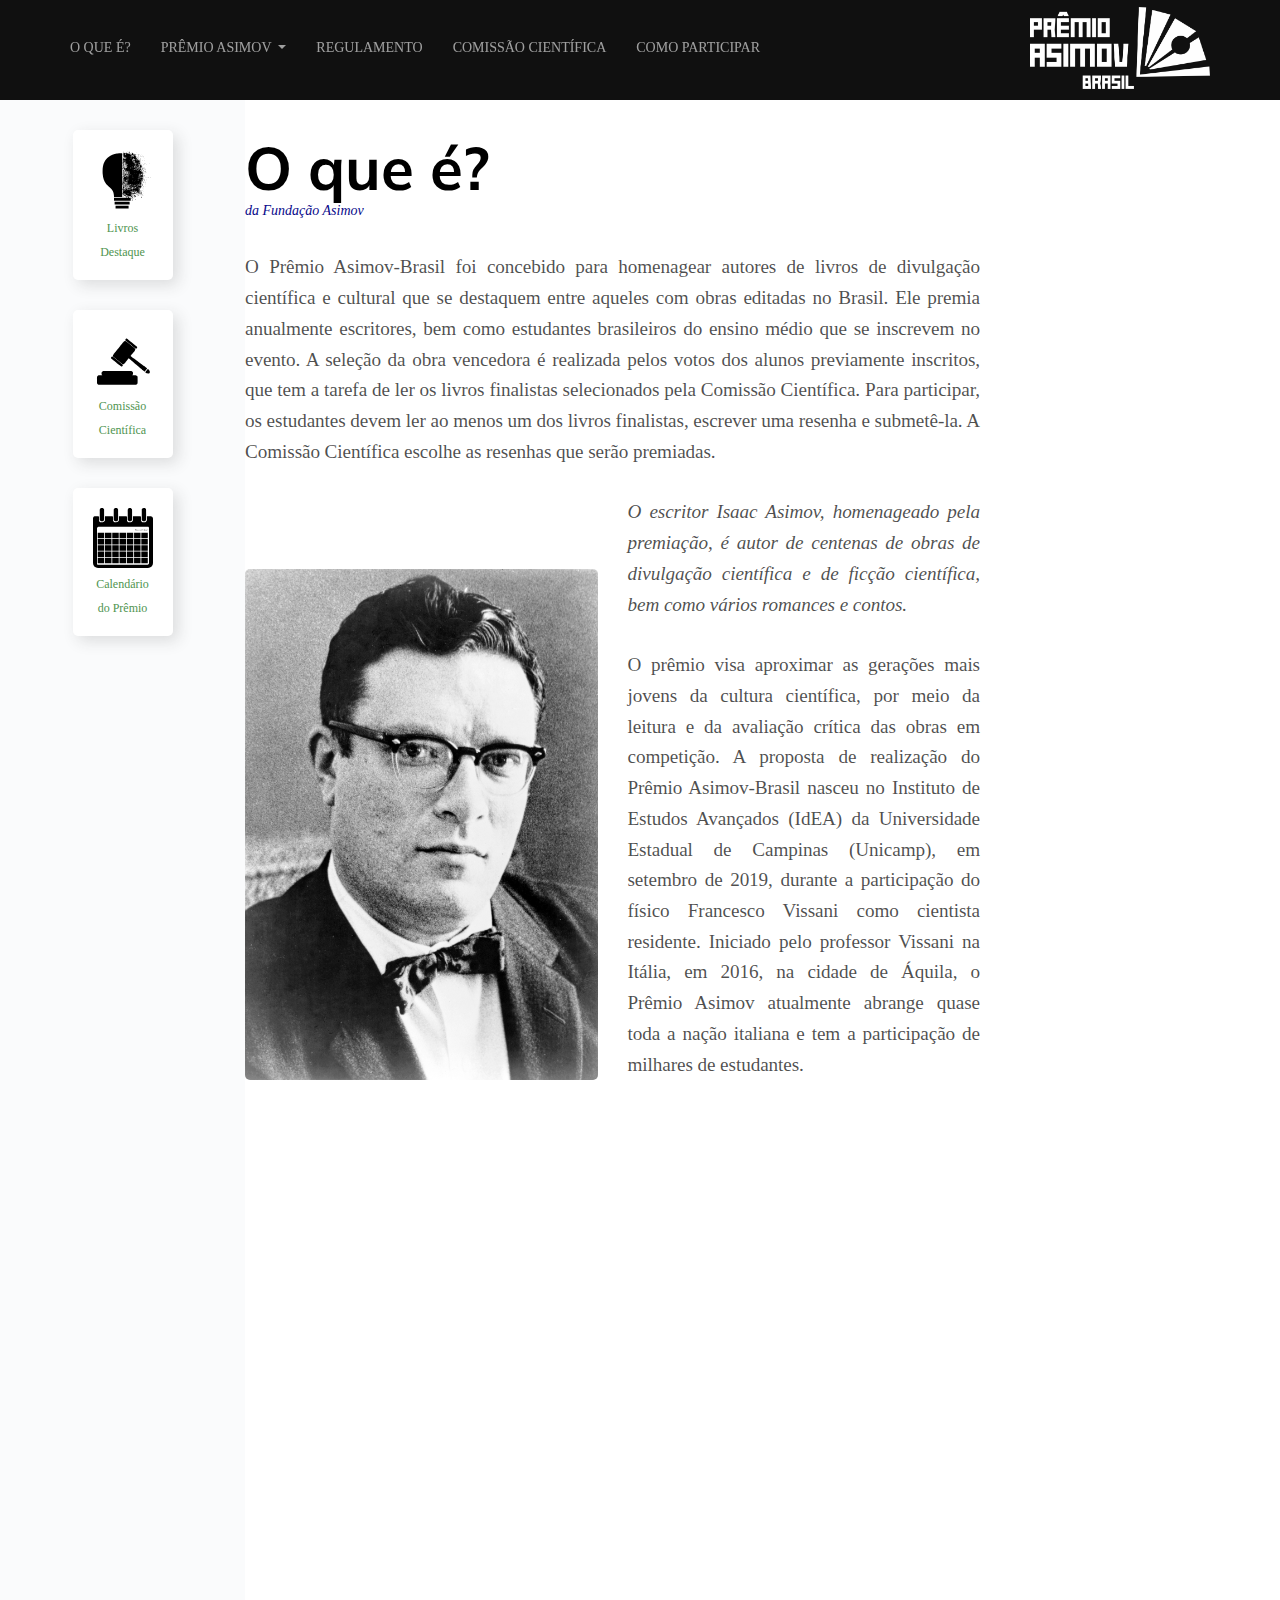
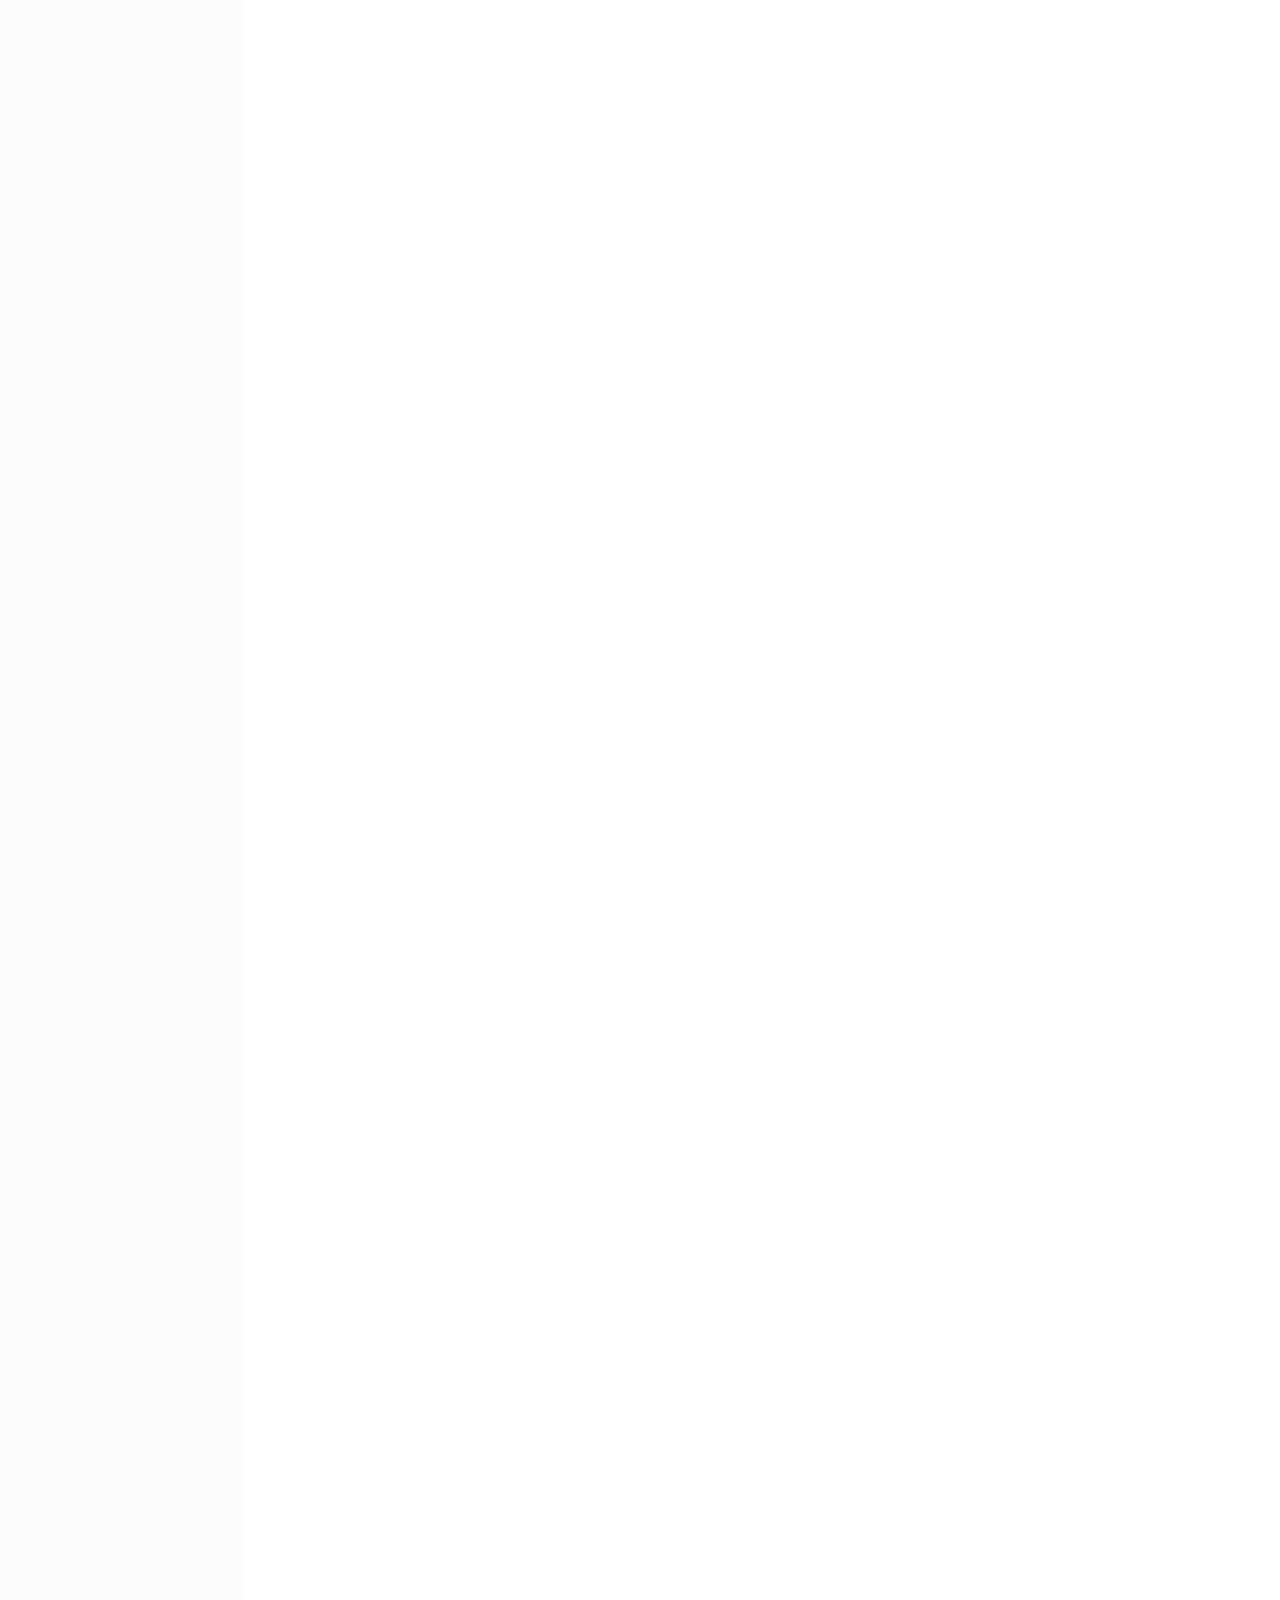
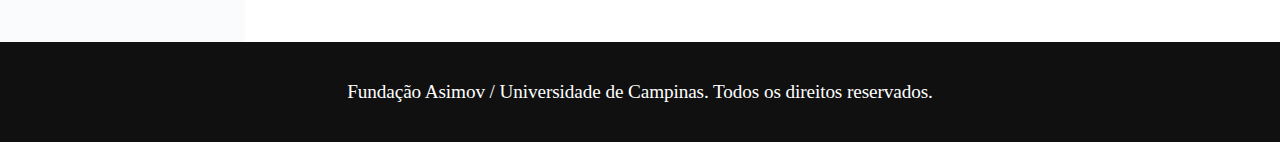
==== commit 50f28a9d: "atualizado conteudo navbar de todas as paginas" ====
--- a/assets/about.html
+++ b/assets/about.html
@@ -28,7 +28,7 @@
               aria-controls="navbarMenu" aria-expanded="false" aria-label="Toggle navigation">
               <span class="navbar-toggler-icon"></span>
             </button>
-
+  
             <div class="collapse navbar-collapse order-3 order-lg-1" id="navbarMenu">
               <ul class="navbar-nav mr-auto">
                 <li class="nav-item dropdown">
@@ -37,8 +37,8 @@
                   </a>
                 </li>
                 <li class="nav-item dropdown megamenu">
-                  <a class="nav-link dropdown-toggle" href="#!" id="navbarDropdown-4" role="button"
-                    data-toggle="dropdown" aria-haspopup="true" aria-expanded="false">
+                  <a class="nav-link dropdown-toggle" href="#!" id="navbarDropdown-4" role="button" data-toggle="dropdown"
+                    aria-haspopup="true" aria-expanded="false">
                     Prêmio Asimov
                   </a>
                   <div class="dropdown-menu" aria-labelledby="navbarDropdown-4">
@@ -48,9 +48,9 @@
                         <li><a class="dropdown-item" href="#">Caléndário - 2020</a></li>
                         <li><a class="dropdown-item" href="#">Livros Finalistas</a></li>
                         <li><span class="megamenu-title">Quem pode particpar?</span></li>
-                        <li><a class="dropdown-item" >Alunos</a></li>
-                        <li><a class="dropdown-item" >Professores</a></li>
-                        <li><a class="dropdown-item" >Escolas</a></li>
+                        <li><a class="dropdown-item">Alunos</a></li>
+                        <li><a class="dropdown-item">Professores</a></li>
+                        <li><a class="dropdown-item">Escolas</a></li>
                       </ul>
                       <ul class="col-6 col-md-3 col-lg-2">
                         <li><span class="megamenu-title">Edição Brasil</span></li>
@@ -67,10 +67,10 @@
                       </ul>
                       <div class="col-lg-5">
                         <div class="promo">
-                          <span class="image image-overlay" style="background-image: url(img/1.jpg)"></span>
+                          <span class="image image-overlay" style="background-image: url(img/livros.jpg)"></span>
                           <div class="promo-footer p-4 text-white">
-                            <h3 class="mb-0">Edição 2019</h3>
-                            <a href="#!" class="eyebrow underline text-white">Itália</a>
+                            <h3 class="mb-0">Livros Finalistas</h3>
+                            <a href="#!" class="eyebrow underline text-white">Prêmio Azimov Brasil</a>
                           </div>
                         </div>
                       </div>
@@ -83,20 +83,25 @@
                   </a>
                 </li>
                 <li class="nav-item">
-                  <a class="nav-link" href="soon.html">
-                    Biblioteca
+                  <a class="nav-link" href="comissao.html">
+                    Comissão Científica
+                  </a>
+                </li>
+                <li class="nav-item">
+                  <a class="nav-link" href="participar.html">
+                    Como Participar
                   </a>
                 </li>
               </ul>
             </div>
-
+  
             <!-- <div class="collapse navbar-collapse order-4 order-lg-3" id="navbarMenu2">
-              <ul class="navbar-nav ml-auto">
-                <li class="nav-item">
-                  <a class="nav-link" href="#">Entrar</a>
-                </li>
-              </ul>
-            </div> -->
+                <ul class="navbar-nav ml-auto">
+                  <li class="nav-item">
+                    <a class="nav-link" href="#">Entrar</a>
+                  </li>
+                </ul>
+              </div> -->
           </nav>
         </div>
       </div>
--- a/assets/css/main.css
+++ b/assets/css/main.css
@@ -38,7 +38,7 @@
 /* CSS para o primeiro SECTION da página */
 @media screen and (max-width: 992px) {
     .section-boundary .content {
-        font-size: 2.2vw !important;
+        font-size: 2.8vw !important;
     }
 }
 
@@ -214,8 +214,16 @@
 @media screen and (max-width: 992px) {
     .como-participar {
         height: 50% !important;
-        margin-left: 25px;
-        margin-top: 20%;
+        padding-left: 10vw;
+        margin-top: 10%;
+
+        justify-content: flex-end;
+    }
+
+    .como-participar .col-md {
+        /* align-self: center !important; */
+        padding-left: 0 !important;
+        padding-right: 0 !important;
     }
 
 }
@@ -283,4 +291,49 @@
     margin-left: -0.375vw;
 }
 
-
+.display-1 .d-block {
+    font-size: 0.5em;
+}
+
+.clock {
+    width: 50%;
+    background-color: rgba(10, 10, 10, 0.75);
+    padding: 15px;
+    border: 1px solid var(--highlight-color);
+
+    position: relative;
+    left: 15px;
+    bottom: -25px;
+}
+
+@media screen and (max-width: 992px) {
+    .clock {
+        width: 100%;
+    }
+}
+
+.clock div {
+    color: var(--white-color);
+    text-align: center;
+
+    border-right: 2px solid var(--white-color);
+}
+
+.clock div:nth-child(3n) {
+    border-right: none;
+}
+
+.clock .clock-label {
+    font-size: 1.2em;
+    
+    letter-spacing: -1.8px;
+}
+
+.clock .clock-value {
+    font-size: 2.5em;
+}
+
+.text-white h1, .text-white h2 {
+    text-shadow: 2px 2px 0px var(--dark-color);
+}
+
--- a/assets/css/paginas.css
+++ b/assets/css/paginas.css
@@ -1,8 +1,11 @@
 @media screen and (max-width: 992px) {
     .corpo-paginas {
+        width: 95% !important;
         font-size: .75em;
 
         padding-top: 10vw !important;
+        padding-left: 2vw !important;
+        padding-right: 2vw !important;
     }
 
     h1 {
@@ -12,6 +15,16 @@
     .table td {
         padding: 10px !important;
         margin: 0px !important;
+    }
+
+    .footer-paginas {
+        padding-left: 15px;
+        padding-right: 15px;
+    }
+
+    .corpo-paginas .regulamento, .corpo-paginas .titulo {
+        padding-left: 6vw !important;
+        padding-right: 4vw !important;
     }
 }
 
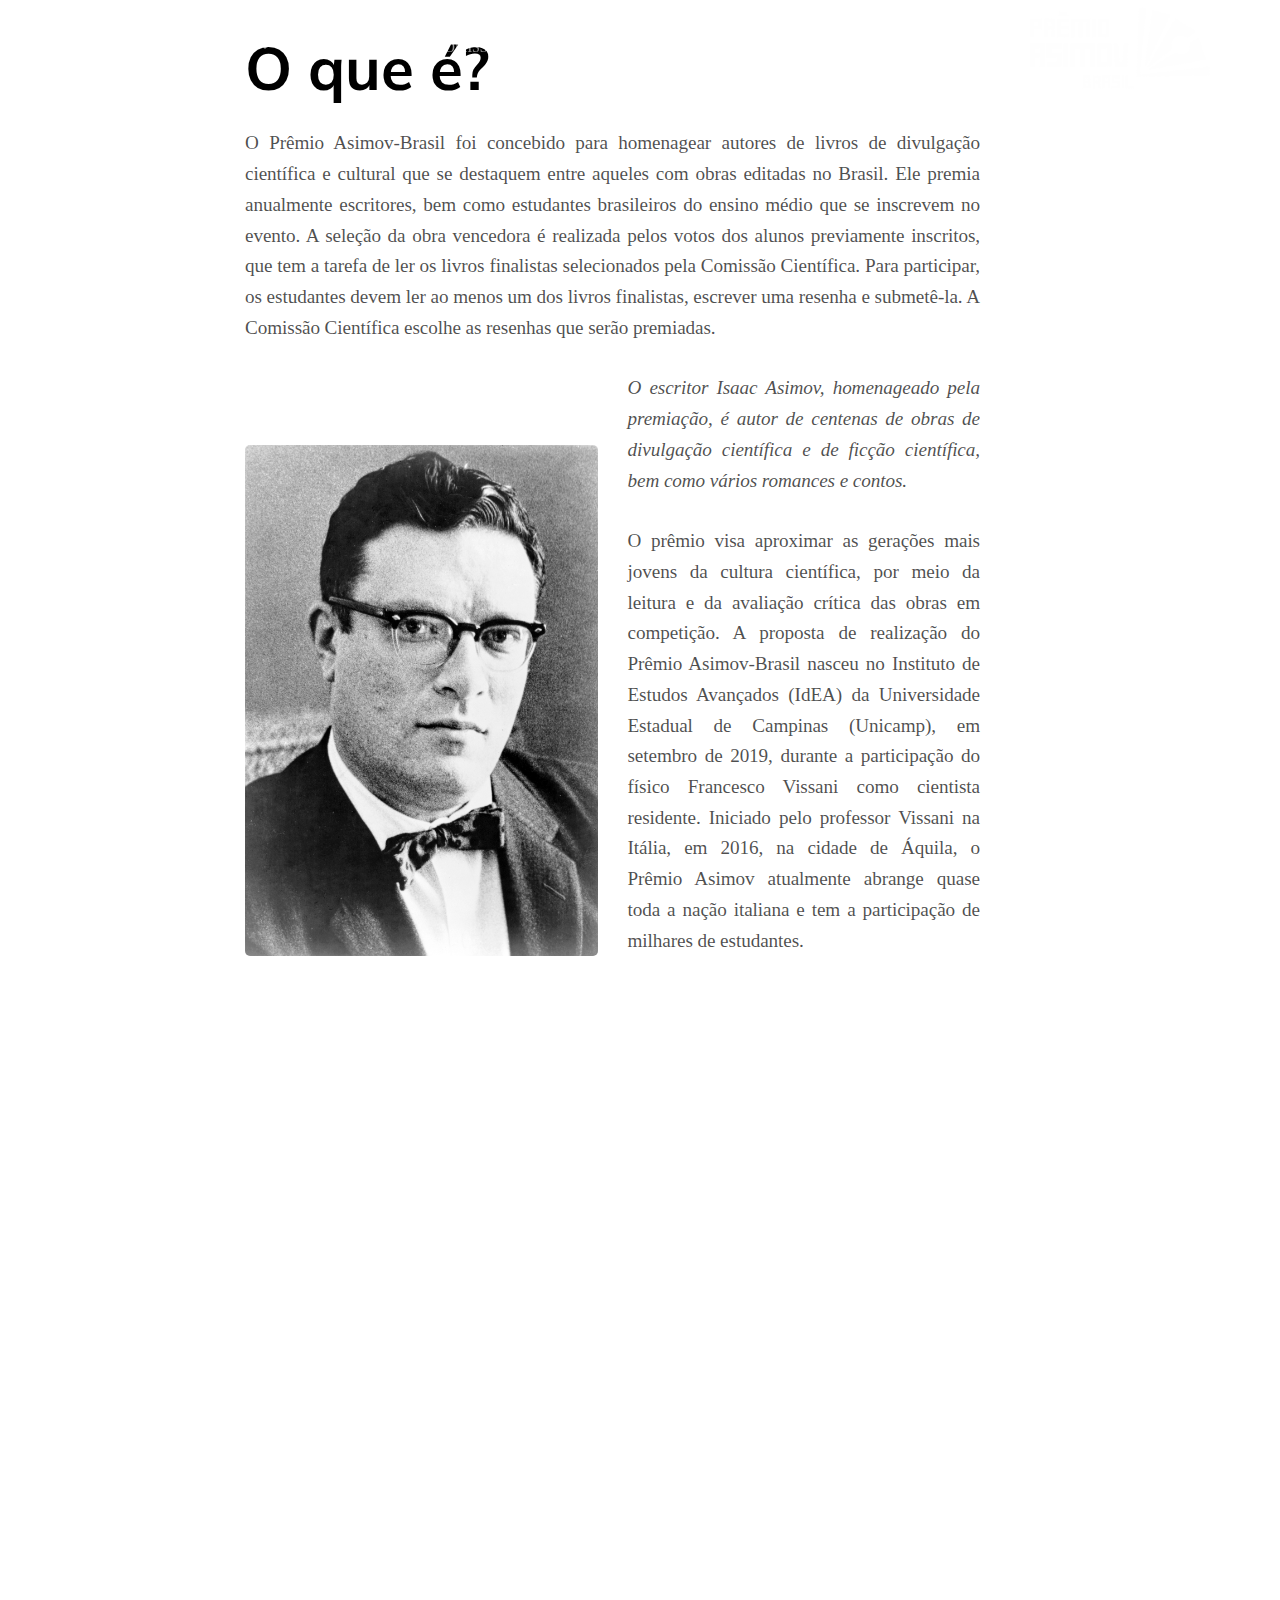
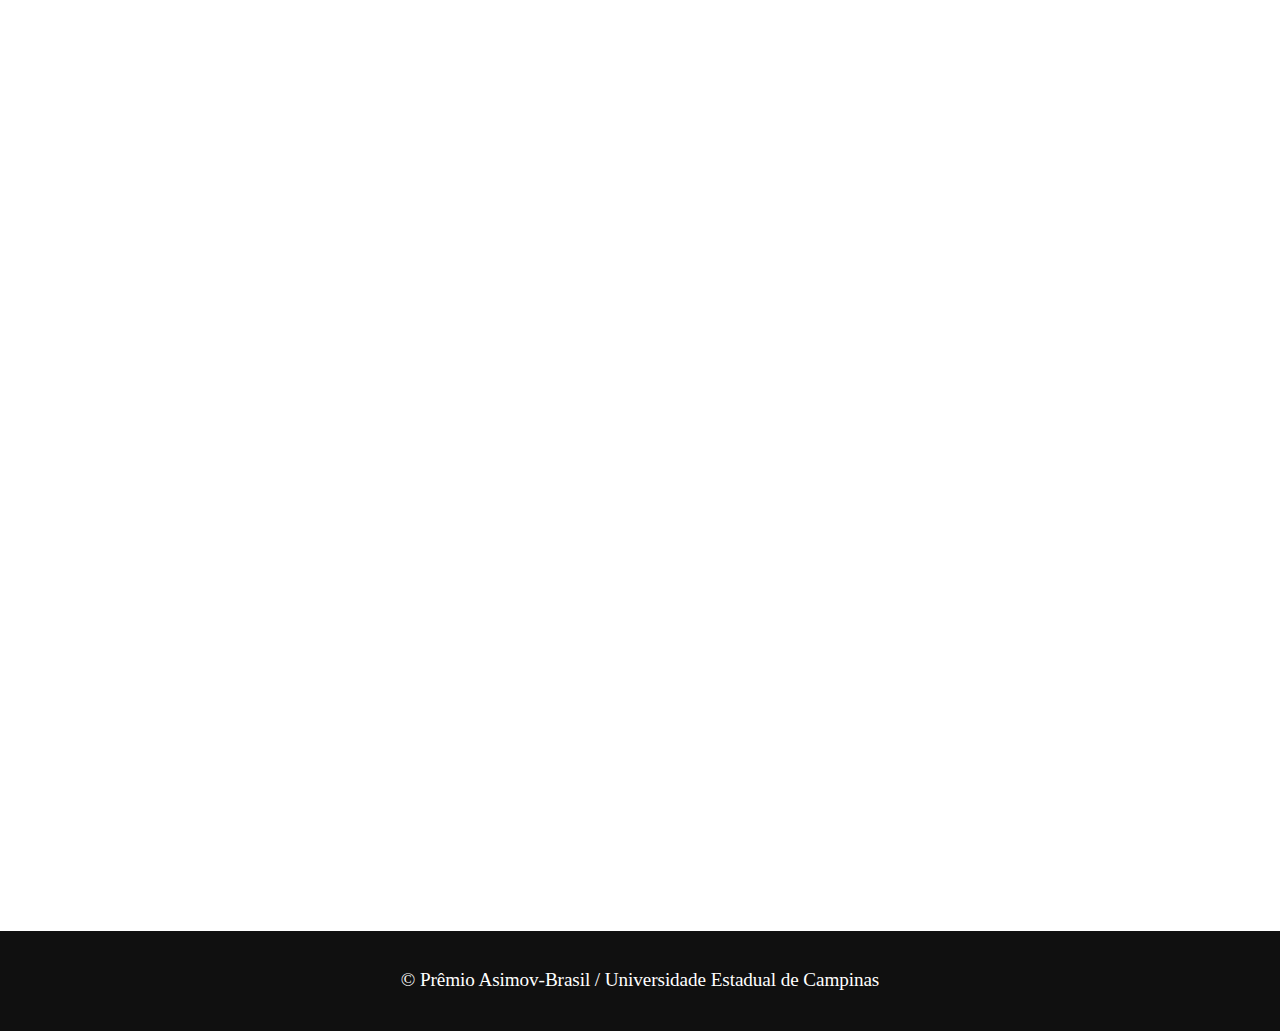
==== commit 710d3393: "atualização página about" ====
--- a/assets/about.html
+++ b/assets/about.html
@@ -18,137 +18,102 @@
   <article class="estrutura">
 
     <!-- header -->
-    <header class="header header-dark header-sticky">
-      <div class="container">
-        <div class="row">
-          <nav class="navbar navbar-expand-lg navbar-dark">
-            <a href="../index.html" class="navbar-brand order-1 order-lg-2"><img
-                src="img/Logo-AsimovBrasil-PB-transp.png" style="width: 180px;"></a>
-            <button class="navbar-toggler order-2" type="button" data-toggle="collapse" data-target=".navbar-collapse"
-              aria-controls="navbarMenu" aria-expanded="false" aria-label="Toggle navigation">
-              <span class="navbar-toggler-icon"></span>
-            </button>
-  
-            <div class="collapse navbar-collapse order-3 order-lg-1" id="navbarMenu">
-              <ul class="navbar-nav mr-auto">
-                <li class="nav-item dropdown">
-                  <a class="nav-link" href="about.html" role="button" aria-haspopup="true" aria-expanded="false">
-                    O que é?
-                  </a>
-                </li>
-                <li class="nav-item dropdown megamenu">
-                  <a class="nav-link dropdown-toggle" href="#!" id="navbarDropdown-4" role="button" data-toggle="dropdown"
-                    aria-haspopup="true" aria-expanded="false">
-                    Prêmio Asimov
-                  </a>
-                  <div class="dropdown-menu" aria-labelledby="navbarDropdown-4">
-                    <div class="row">
-                      <ul class="col-6 col-md-3 col-lg-2">
-                        <li><span class="megamenu-title">Edição Brasil</span></li>
-                        <li><a class="dropdown-item" href="#">Caléndário - 2020</a></li>
-                        <li><a class="dropdown-item" href="#">Livros Finalistas</a></li>
-                        <li><span class="megamenu-title">Quem pode particpar?</span></li>
-                        <li><a class="dropdown-item">Alunos</a></li>
-                        <li><a class="dropdown-item">Professores</a></li>
-                        <li><a class="dropdown-item">Escolas</a></li>
-                      </ul>
-                      <ul class="col-6 col-md-3 col-lg-2">
-                        <li><span class="megamenu-title">Edição Brasil</span></li>
-                        <li><a class="dropdown-item" href="#">Inscrição Aluno</a></li>
-                        <li><a class="dropdown-item" href="#">Inscrição Professor</a></li>
-                        <li><span class="megamenu-title">Organizadores</span></li>
-                        <li><a class="dropdown-item" href="soon.html">Escolas que já aderiram</a></li>
-                        <li><a class="dropdown-item" href="soon.html">Parceiros</a></li>
-                        <li><a class="dropdown-item" href="comissao.html">Comissão Científica</a></li>
-                      </ul>
-                      <ul class="col-6 col-md-3 col-lg-2">
-                        <li><span class="megamenu-title">Contacte-nos</span></li>
-                        <li><a class="dropdown-item" href="#"><i class="fas fa-envelope"></i> Email</a></li>
-                      </ul>
-                      <div class="col-lg-5">
-                        <div class="promo">
-                          <span class="image image-overlay" style="background-image: url(img/livros.jpg)"></span>
-                          <div class="promo-footer p-4 text-white">
-                            <h3 class="mb-0">Livros Finalistas</h3>
-                            <a href="#!" class="eyebrow underline text-white">Prêmio Azimov Brasil</a>
-                          </div>
+  <header class="header header-dark header-sticky">
+    <div class="container">
+      <div class="row">
+        <nav class="navbar navbar-expand-lg navbar-dark">
+          <a href="../index.html" class="navbar-brand order-1 order-lg-2"><img
+              src="img/Logo-AsimovBrasil-PB-transp.png" style="width: 180px;"></a>
+          <button class="navbar-toggler order-2" type="button" data-toggle="collapse" data-target=".navbar-collapse"
+            aria-controls="navbarMenu" aria-expanded="false" aria-label="Toggle navigation">
+            <span class="navbar-toggler-icon"></span>
+          </button>
+
+          <div class="collapse navbar-collapse order-3 order-lg-1" id="navbarMenu">
+            <ul class="navbar-nav mr-auto">
+              <li class="nav-item dropdown">
+                <a class="nav-link" href="../index.html" role="button" aria-haspopup="true" aria-expanded="false">
+                  Início
+                </a>
+              </li>
+              <li class="nav-item dropdown megamenu">
+                <a class="nav-link dropdown-toggle" href="#!" id="navbarDropdown-4" role="button" data-toggle="dropdown"
+                  aria-haspopup="true" aria-expanded="false">
+                  Prêmio Asimov
+                </a>
+                <div class="dropdown-menu" aria-labelledby="navbarDropdown-4">
+                  <div class="row">
+                    <ul class="col-6 col-md-3 col-lg-2">
+                      <li><span class="megamenu-title">Edição Brasil</span></li>
+                      <li><a class="dropdown-item" href="#">Caléndário - 2020</a></li>
+                      <li><a class="dropdown-item" href="#">Livros Finalistas</a></li>
+                      <li><span class="megamenu-title">Quem pode particpar?</span></li>
+                      <li><a class="dropdown-item">Alunos</a></li>
+                      <li><a class="dropdown-item">Professores</a></li>
+                      <li><a class="dropdown-item">Escolas</a></li>
+                    </ul>
+                    <ul class="col-6 col-md-3 col-lg-2">
+                      <li><span class="megamenu-title">Edição Brasil</span></li>
+                      <li><a class="dropdown-item" href="#">Inscrição Aluno</a></li>
+                      <li><a class="dropdown-item" href="#">Inscrição Professor</a></li>
+                      <li><span class="megamenu-title">Organizadores</span></li>
+                      <li><a class="dropdown-item" href="soon.html">Escolas que já aderiram</a></li>
+                      <li><a class="dropdown-item" href="soon.html">Parceiros</a></li>
+                      <li><a class="dropdown-item" href="comissao.html">Comissão Científica</a></li>
+                    </ul>
+                    <ul class="col-6 col-md-3 col-lg-2">
+                      <li><span class="megamenu-title">Contacte-nos</span></li>
+                      <li><a class="dropdown-item" href="#"><i class="fas fa-envelope"></i> Email</a></li>
+                    </ul>
+                    <div class="col-lg-5">
+                      <div class="promo">
+                        <span class="image image-overlay" style="background-image: url(img/livros.jpg)"></span>
+                        <div class="promo-footer p-4 text-white">
+                          <h3 class="mb-0">Livros Finalistas</h3>
+                          <a href="#!" class="eyebrow underline text-white">Prêmio Azimov Brasil</a>
                         </div>
                       </div>
                     </div>
                   </div>
-                </li>
-                <li class="nav-item">
-                  <a class="nav-link" href="regulamento.html">
-                    Regulamento
-                  </a>
-                </li>
-                <li class="nav-item">
-                  <a class="nav-link" href="comissao.html">
-                    Comissão Científica
-                  </a>
-                </li>
-                <li class="nav-item">
-                  <a class="nav-link" href="participar.html">
-                    Como Participar
-                  </a>
-                </li>
-              </ul>
-            </div>
-  
-            <!-- <div class="collapse navbar-collapse order-4 order-lg-3" id="navbarMenu2">
-                <ul class="navbar-nav ml-auto">
-                  <li class="nav-item">
-                    <a class="nav-link" href="#">Entrar</a>
-                  </li>
-                </ul>
-              </div> -->
-          </nav>
-        </div>
+                </div>
+              </li>
+              <li class="nav-item">
+                <a class="nav-link" href="regulamento.html">
+                  Regulamento
+                </a>
+              </li>
+              <li class="nav-item">
+                <a class="nav-link" href="comissao.html">
+                  Comissão Científica
+                </a>
+              </li>
+              <li class="nav-item">
+                <a class="nav-link" href="participar.html">
+                  Como Participar
+                </a>
+              </li>
+            </ul>
+          </div>
+        </nav>
       </div>
-    </header>
-
-    <div class="header-paginas"></div>
-
-    <nav class="sidenav">
-      <ul>
-        <li class="sidenav-item">
-          <a href="soon.html">
-            <img src="img/icones/duvida.svg" />
-            <center><sub>Livros Destaque</sub></center>
-          </a>
-        </li>
-        <li class="sidenav-item">
-          <a href="comissao.html">
-            <img src="img/icones/regulamento.svg" />
-            <center><sub>Comissão Científica</sub></center>
-          </a>
-        </li>
-        <li class="sidenav-item">
-          <a href="soon.html">
-            <img src="img/icones/calendario.svg" />
-            <center><sub>Calendário do Prêmio</sub></center>
-          </a>
-        </li>
-      </ul>
-    </nav>
+    </div>
+  </header>
 
     <section class="content">
 
       <div class="titulo">
         <h1>O que é?</h1>
-        <span>da Fundação Asimov</span>
       </div>
 
       <p class="col-wide">O Prêmio Asimov-Brasil foi concebido para homenagear autores de livros de divulgação científica e cultural que se destaquem entre aqueles com obras editadas no Brasil. Ele premia anualmente escritores, bem como estudantes brasileiros do ensino médio que se inscrevem no evento. A seleção da obra vencedora é realizada pelos votos dos alunos previamente inscritos, que tem a tarefa de ler os livros finalistas selecionados pela Comissão Científica. Para participar, os estudantes devem ler ao menos um dos livros finalistas, escrever uma resenha e submetê-la.  A Comissão Científica escolhe as resenhas que serão premiadas.</p>
+
       <img class="imagem-1" src="img/isaac.jpg" />
       <p><i>O escritor Isaac Asimov, homenageado pela premiação, é autor de centenas de obras de divulgação científica e de ficção científica, bem como vários romances e contos.</i></p>
-      <!-- <img class="imagem-2" src="img/vissani.jpg" /> -->
 
       <p>O prêmio visa aproximar as gerações mais jovens da cultura científica, por meio da leitura e da avaliação crítica das obras em competição. A proposta de realização do Prêmio Asimov-Brasil nasceu no Instituto de Estudos Avançados (IdEA) da Universidade Estadual de Campinas (Unicamp), em setembro de 2019, durante a participação do físico Francesco Vissani como cientista residente. Iniciado pelo professor Vissani na Itália, em 2016, na cidade de Áquila, o Prêmio Asimov atualmente abrange quase toda a nação italiana e tem a participação de milhares de estudantes.</p>
       
       <blockquote class="citacao col-wide" data-anime="left">
-        <p>“A frase mais empolgante de ouvir em ciência, a que prenuncia novas descobertas, não é 'Eureka!', mas sim
-          'Isto é estranho...' (Isaac Asimov).”</p>
+        <p>“A frase mais empolgante de ouvir em ciência, a que prenuncia novas descobertas, não é 'Eureka!', mas sim 'Isto é estranho...' (Isaac Asimov).”</p>
       </blockquote>
 
       <ul class="atributos" data-anime="left">
@@ -167,31 +132,19 @@
         <span>uma breve biografia.</span>
       </div>
 
-      <p class="col-wide" data-anime="left">Um dos mais prolíficos escritores do século XX, Isaac Asimov conquistou
-        reconhecimento e sucesso no mercado editorial a partir da década de 1950, quando iniciou a publicação da série
-        de livros de ficção científica “Fundação”.</p>
-      <p data-anime="left">Nascido em Petrovichi, na Rússia, em 2 de janeiro de 1920, se mudou com a família, em 1923,
-        para os Estados Unidos, onde se naturalizou cidadão norte-americano, vivendo no bairro do Brooklyn, em Nova
-        York.</p>
-      <p data-anime="right">Frequentando a loja de doces de seu pai, que também vendia jornais e revistas, se tornou um
-        ávido leitor de histórias em periódicos.</p>
+      <p class="col-wide" data-anime="left">Um dos mais prolíficos escritores do século XX, Isaac Asimov conquistou reconhecimento e sucesso no mercado editorial a partir da década de 1950, quando iniciou a publicação da série de livros de ficção científica “Fundação”.</p>
+      <p data-anime="left">Nascido em Petrovichi, na Rússia, em 2 de janeiro de 1920, se mudou com a família, em 1923, para os Estados Unidos, onde se naturalizou cidadão norte-americano, vivendo no bairro do Brooklyn, em Nova York.</p>
+
+      <p data-anime="right">Frequentando a loja de doces de seu pai, que também vendia jornais e revistas, se tornou um ávido leitor de histórias em periódicos. Em 1939, publicou seus primeiros contos em revistas de ficção científica, tendo seus primeiros livros sido lançados em 1950.</p>
 
       <img class="imagem-2" src="img/asimov.jpg" data-anime="left" />
-      <p data-anime="right">Em 1939, publicou seus primeiros contos em revistas de ficção científica, tendo seus
-        primeiros livros sido lançados em 1950. Graduado em Química, em 1939, doutorou-se pela Universidade de Columbia,
-        em 1948, e desenvolveu uma carreira acadêmica na Universidade de Boston, antes de se dedicar integralmente à
-        literatura. Foi autor de cerca de 500 livros e de centenas de contos ao longo da carreira, em gêneros diversos,
-        como romances de ficção científica e de suspense, divulgação científica para jovens e para adultos, crítica
-        literária, ensaios sobre religião, humor e autobiografia.</p>
-      <p data-anime="right">Morreu, em 6 de abril de 1992, em razão de complicações causadas pelo vírus da Aids, que
-        contraiu durante uma transfusão de sangue decorrente de uma cirurgia cardíaca.</p>
+      <p data-anime="right">Graduado em Química, em 1939, doutorou-se pela Universidade de Columbia, em 1948, e desenvolveu uma carreira acadêmica na Universidade de Boston, antes de se dedicar integralmente à literatura. Foi autor de cerca de 500 livros e de centenas de contos ao longo da carreira, em gêneros diversos, como romances de ficção científica e de suspense, divulgação científica para jovens e para adultos, crítica literária, ensaios sobre religião, humor e autobiografia. Morreu, em 6 de abril de 1992, em razão de complicações causadas pelo vírus da Aids, que contraiu durante uma transfusão de sangue decorrente de uma cirurgia cardíaca.</p>
 
-
-      <img class="imagem-3 col-wide" src="img/card1.jpg" data-anime="left" />
+      <br><br>
     </section>
 
     <footer class="footer footer-paginas bg-dark text-white py-0">
-      <p>Fundação Asimov / Universidade de Campinas. Todos os direitos reservados.</p>
+      <p>&copy; Prêmio Asimov-Brasil / Universidade Estadual de Campinas</p>
     </footer>
 
   </article>
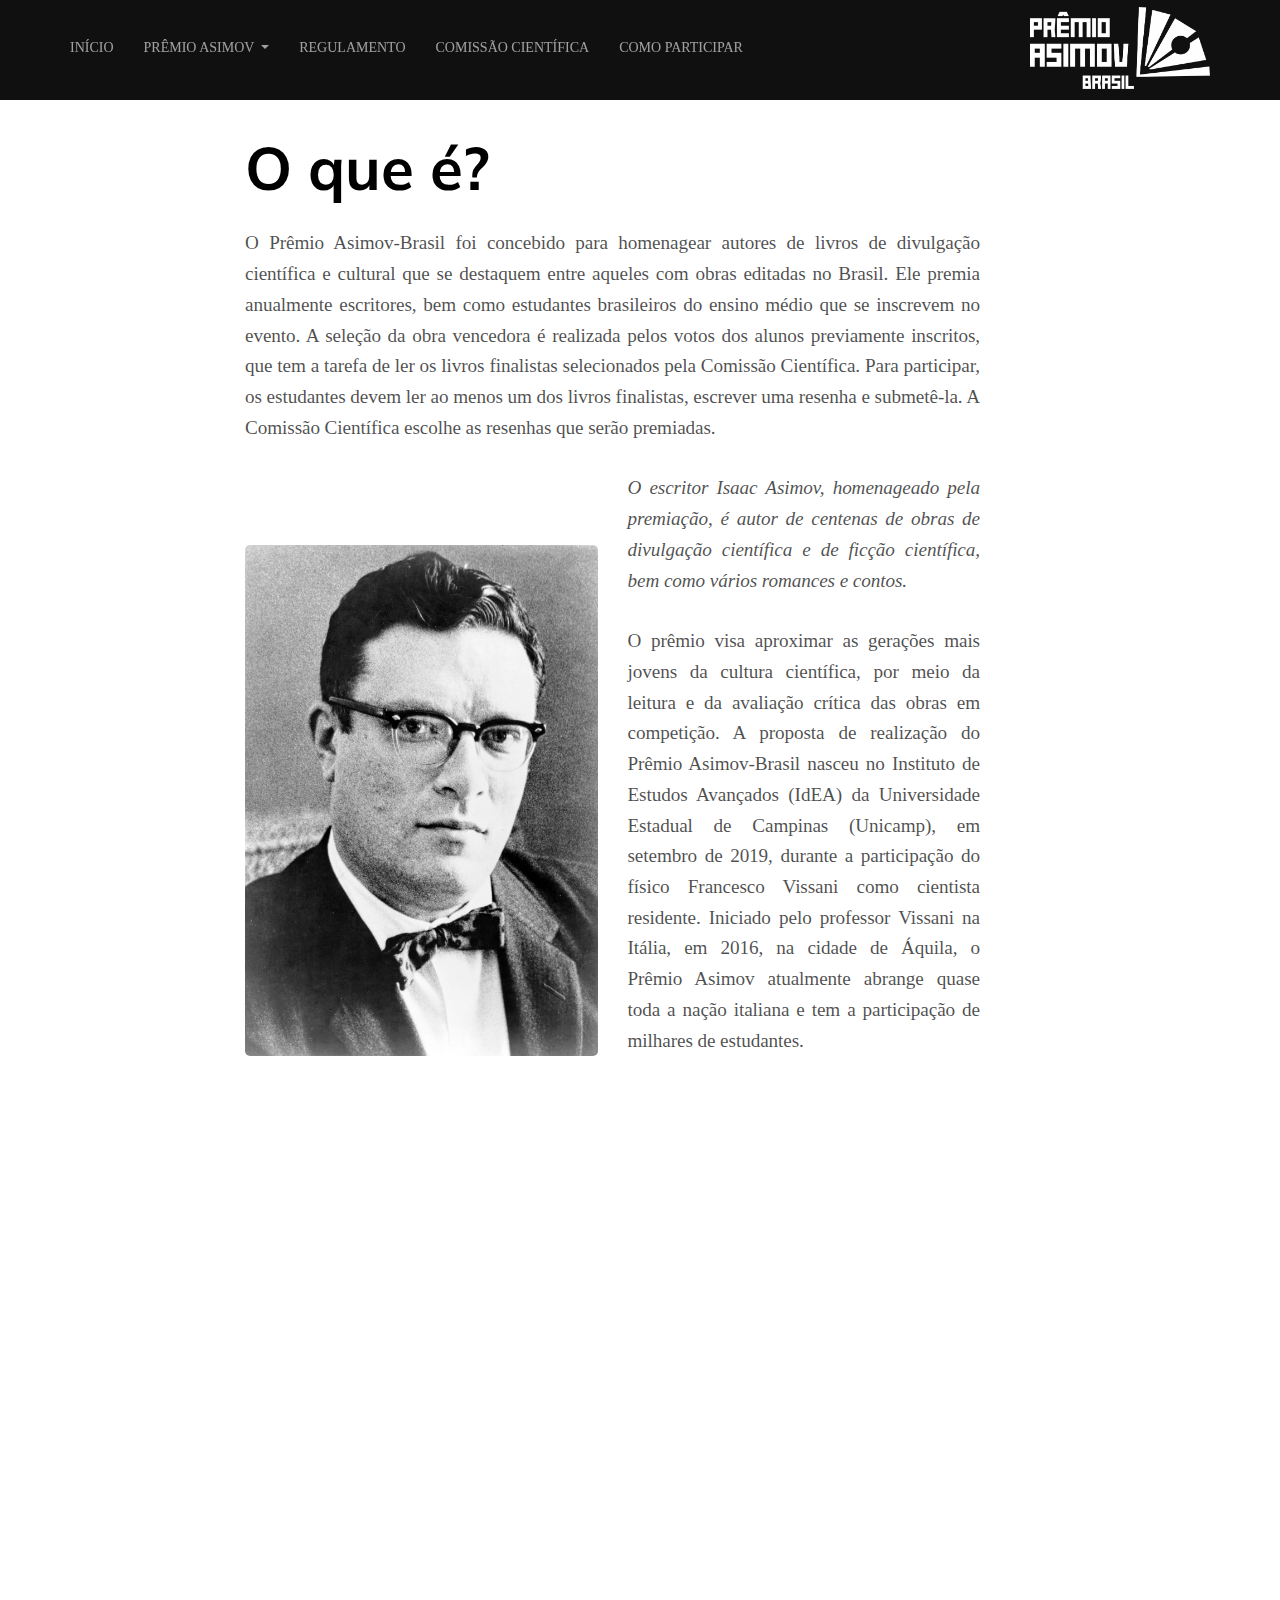
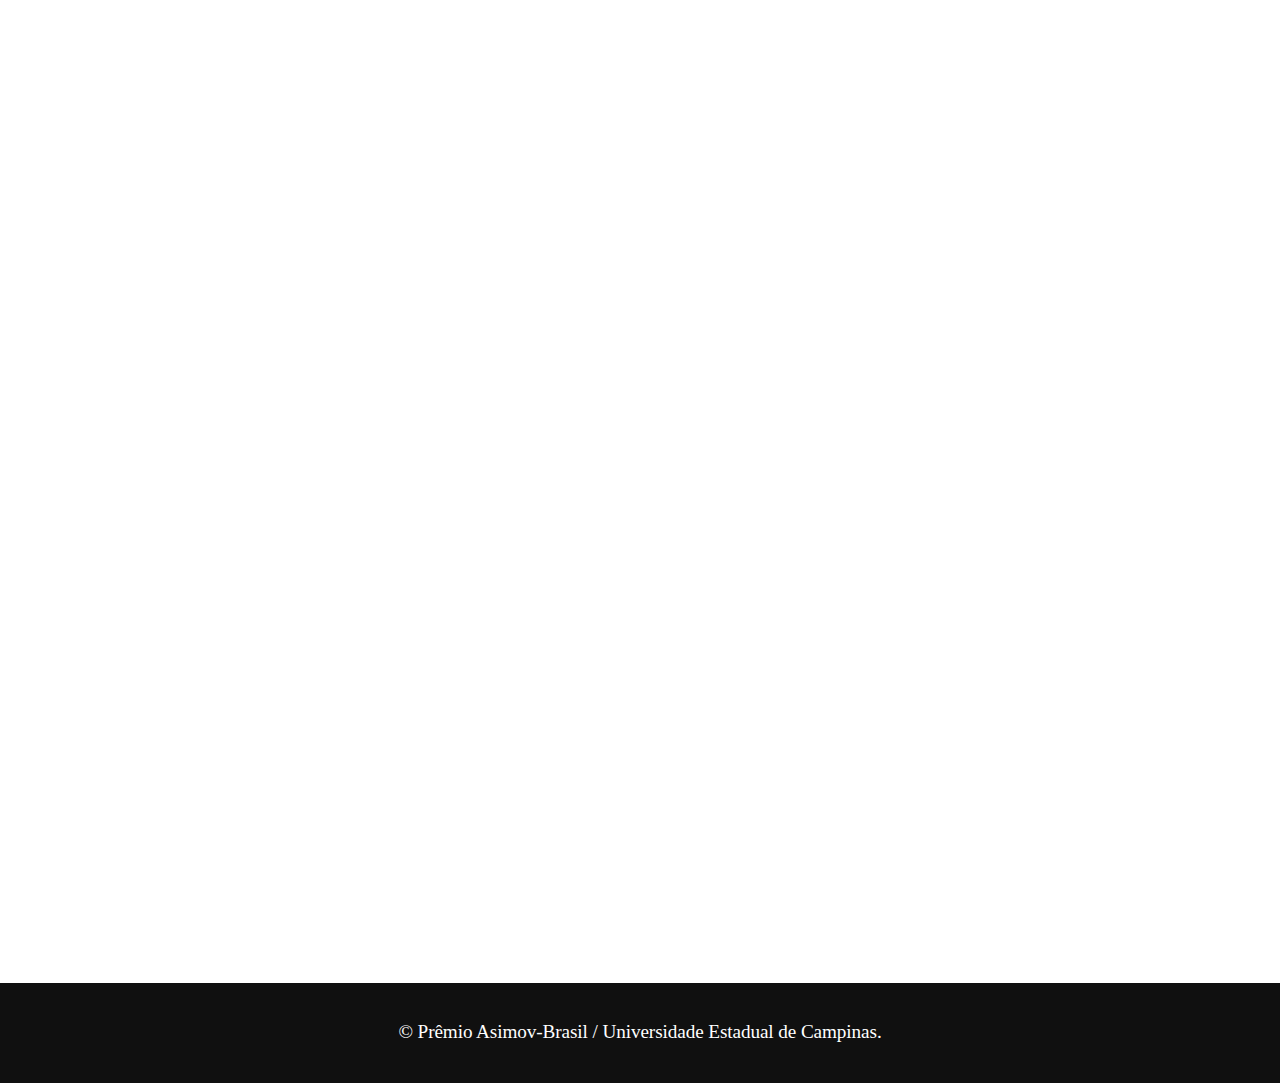
==== commit 15a16c28: "atualizaçao página about" ====
--- a/assets/about.html
+++ b/assets/about.html
@@ -18,91 +18,93 @@
   <article class="estrutura">
 
     <!-- header -->
-  <header class="header header-dark header-sticky">
-    <div class="container">
-      <div class="row">
-        <nav class="navbar navbar-expand-lg navbar-dark">
-          <a href="../index.html" class="navbar-brand order-1 order-lg-2"><img
-              src="img/Logo-AsimovBrasil-PB-transp.png" style="width: 180px;"></a>
-          <button class="navbar-toggler order-2" type="button" data-toggle="collapse" data-target=".navbar-collapse"
-            aria-controls="navbarMenu" aria-expanded="false" aria-label="Toggle navigation">
-            <span class="navbar-toggler-icon"></span>
-          </button>
+    <header class="header header-dark header-sticky">
+      <div class="container">
+        <div class="row">
+          <nav class="navbar navbar-expand-lg navbar-dark">
+            <a href="../index.html" class="navbar-brand order-1 order-lg-2"><img src="img/Logo-AsimovBrasil-PB-transp.png" style="width: 180px;"></a>
+            <button class="navbar-toggler order-2" type="button" data-toggle="collapse" data-target=".navbar-collapse"
+              aria-controls="navbarMenu" aria-expanded="false" aria-label="Toggle navigation">
+              <span class="navbar-toggler-icon"></span>
+            </button>
 
-          <div class="collapse navbar-collapse order-3 order-lg-1" id="navbarMenu">
-            <ul class="navbar-nav mr-auto">
-              <li class="nav-item dropdown">
-                <a class="nav-link" href="../index.html" role="button" aria-haspopup="true" aria-expanded="false">
-                  Início
-                </a>
-              </li>
-              <li class="nav-item dropdown megamenu">
-                <a class="nav-link dropdown-toggle" href="#!" id="navbarDropdown-4" role="button" data-toggle="dropdown"
-                  aria-haspopup="true" aria-expanded="false">
-                  Prêmio Asimov
-                </a>
-                <div class="dropdown-menu" aria-labelledby="navbarDropdown-4">
-                  <div class="row">
-                    <ul class="col-6 col-md-3 col-lg-2">
-                      <li><span class="megamenu-title">Edição Brasil</span></li>
-                      <li><a class="dropdown-item" href="#">Caléndário - 2020</a></li>
-                      <li><a class="dropdown-item" href="#">Livros Finalistas</a></li>
-                      <li><span class="megamenu-title">Quem pode particpar?</span></li>
-                      <li><a class="dropdown-item">Alunos</a></li>
-                      <li><a class="dropdown-item">Professores</a></li>
-                      <li><a class="dropdown-item">Escolas</a></li>
-                    </ul>
-                    <ul class="col-6 col-md-3 col-lg-2">
-                      <li><span class="megamenu-title">Edição Brasil</span></li>
-                      <li><a class="dropdown-item" href="#">Inscrição Aluno</a></li>
-                      <li><a class="dropdown-item" href="#">Inscrição Professor</a></li>
-                      <li><span class="megamenu-title">Organizadores</span></li>
-                      <li><a class="dropdown-item" href="soon.html">Escolas que já aderiram</a></li>
-                      <li><a class="dropdown-item" href="soon.html">Parceiros</a></li>
-                      <li><a class="dropdown-item" href="comissao.html">Comissão Científica</a></li>
-                    </ul>
-                    <ul class="col-6 col-md-3 col-lg-2">
-                      <li><span class="megamenu-title">Contacte-nos</span></li>
-                      <li><a class="dropdown-item" href="#"><i class="fas fa-envelope"></i> Email</a></li>
-                    </ul>
-                    <div class="col-lg-5">
-                      <div class="promo">
-                        <span class="image image-overlay" style="background-image: url(img/livros.jpg)"></span>
-                        <div class="promo-footer p-4 text-white">
-                          <h3 class="mb-0">Livros Finalistas</h3>
-                          <a href="#!" class="eyebrow underline text-white">Prêmio Azimov Brasil</a>
+            <div class="collapse navbar-collapse order-3 order-lg-1" id="navbarMenu">
+              <ul class="navbar-nav mr-auto">
+                <li class="nav-item dropdown">
+                  <a class="nav-link" href="../index.html" role="button" aria-haspopup="true" aria-expanded="false">
+                    Início
+                  </a>
+                </li>
+                <li class="nav-item dropdown megamenu">
+                  <a class="nav-link dropdown-toggle" href="#!" id="navbarDropdown-4" role="button" data-toggle="dropdown"
+                    aria-haspopup="true" aria-expanded="false">
+                    Prêmio Asimov
+                  </a>
+                  <div class="dropdown-menu" aria-labelledby="navbarDropdown-4">
+                    <div class="row">
+                      <ul class="col-6 col-md-3 col-lg-2">
+                        <li><span class="megamenu-title">Edição Brasil</span></li>
+                        <li><a class="dropdown-item" href="#">Caléndário - 2020</a></li>
+                        <li><a class="dropdown-item" href="#">Livros Finalistas</a></li>
+                        <li><span class="megamenu-title">Quem pode particpar?</span></li>
+                        <li><a class="dropdown-item">Alunos</a></li>
+                        <li><a class="dropdown-item">Professores</a></li>
+                        <li><a class="dropdown-item">Escolas</a></li>
+                      </ul>
+                      <ul class="col-6 col-md-3 col-lg-2">
+                        <li><span class="megamenu-title">Edição Brasil</span></li>
+                        <li><a class="dropdown-item" href="#">Inscrição Aluno</a></li>
+                        <li><a class="dropdown-item" href="#">Inscrição Professor</a></li>
+                        <li><span class="megamenu-title">Organizadores</span></li>
+                        <li><a class="dropdown-item" href="soon.html">Escolas que já aderiram</a></li>
+                        <li><a class="dropdown-item" href="soon.html">Parceiros</a></li>
+                        <li><a class="dropdown-item" href="comissao.html">Comissão Científica</a></li>
+                      </ul>
+                      <ul class="col-6 col-md-3 col-lg-2">
+                        <li><span class="megamenu-title">Contacte-nos</span></li>
+                        <li><a class="dropdown-item" href="#"><i class="fas fa-envelope"></i> Email</a></li>
+                      </ul>
+                      <div class="col-lg-5">
+                        <div class="promo">
+                          <span class="image image-overlay" style="background-image: url(img/livros.jpg)"></span>
+                          <div class="promo-footer p-4 text-white">
+                            <h3 class="mb-0">Livros Finalistas</h3>
+                            <a href="#!" class="eyebrow underline text-white">Prêmio Azimov Brasil</a>
+                          </div>
                         </div>
                       </div>
                     </div>
                   </div>
-                </div>
-              </li>
-              <li class="nav-item">
-                <a class="nav-link" href="regulamento.html">
-                  Regulamento
-                </a>
-              </li>
-              <li class="nav-item">
-                <a class="nav-link" href="comissao.html">
-                  Comissão Científica
-                </a>
-              </li>
-              <li class="nav-item">
-                <a class="nav-link" href="participar.html">
-                  Como Participar
-                </a>
-              </li>
-            </ul>
-          </div>
-        </nav>
+                </li>
+                <li class="nav-item">
+                  <a class="nav-link" href="regulamento.html">
+                    Regulamento
+                  </a>
+                </li>
+                <li class="nav-item">
+                  <a class="nav-link" href="comissao.html">
+                    Comissão Científica
+                  </a>
+                </li>
+                <li class="nav-item">
+                  <a class="nav-link" href="participar.html">
+                    Como Participar
+                  </a>
+                </li>
+              </ul>
+            </div>
+          </nav>
+        </div>
       </div>
-    </div>
-  </header>
+    </header>
+
+    <div class="header-paginas"></div>
 
     <section class="content">
 
       <div class="titulo">
         <h1>O que é?</h1>
+        <span></span>
       </div>
 
       <p class="col-wide">O Prêmio Asimov-Brasil foi concebido para homenagear autores de livros de divulgação científica e cultural que se destaquem entre aqueles com obras editadas no Brasil. Ele premia anualmente escritores, bem como estudantes brasileiros do ensino médio que se inscrevem no evento. A seleção da obra vencedora é realizada pelos votos dos alunos previamente inscritos, que tem a tarefa de ler os livros finalistas selecionados pela Comissão Científica. Para participar, os estudantes devem ler ao menos um dos livros finalistas, escrever uma resenha e submetê-la.  A Comissão Científica escolhe as resenhas que serão premiadas.</p>
@@ -139,14 +141,11 @@
 
       <img class="imagem-2" src="img/asimov.jpg" data-anime="left" />
       <p data-anime="right">Graduado em Química, em 1939, doutorou-se pela Universidade de Columbia, em 1948, e desenvolveu uma carreira acadêmica na Universidade de Boston, antes de se dedicar integralmente à literatura. Foi autor de cerca de 500 livros e de centenas de contos ao longo da carreira, em gêneros diversos, como romances de ficção científica e de suspense, divulgação científica para jovens e para adultos, crítica literária, ensaios sobre religião, humor e autobiografia. Morreu, em 6 de abril de 1992, em razão de complicações causadas pelo vírus da Aids, que contraiu durante uma transfusão de sangue decorrente de uma cirurgia cardíaca.</p>
-
-      <br><br>
     </section>
 
-    <footer class="footer footer-paginas bg-dark text-white py-0">
-      <p>&copy; Prêmio Asimov-Brasil / Universidade Estadual de Campinas</p>
+    <footer class="footer footer-paginas bg-dark text-white py-0 mt-3">
+      <p>&copy; Prêmio Asimov-Brasil / Universidade Estadual de Campinas.</p>
     </footer>
-
   </article>
 
   <script src="js/about.js"></script>
--- a/assets/css/about.css
+++ b/assets/css/about.css
@@ -76,59 +76,6 @@
   grid-template-columns: 1fr auto;
 }
 
-/* HEADER */
-/* .header {
-  grid-area: header;
-  background: linear-gradient(135deg, #D8D8D8, #000000);
-  padding: 30px;
-  align-items: center;
-  display: grid;
-  grid-template-columns: 1fr auto;
-}
-
-.logo {
-  max-width: 200px;
-}
-
-.header nav ul {
-  display: flex;
-  flex-wrap: wrap;
-}
-
-.header nav a {
-  display: block;
-  padding: 10px;
-  color: white;
-  font-size: 1.125em;
-  background: rgba(0,0,0,.1);
-  border-radius: 5px;
-  transition: 0.1s;
-}
-
-.header nav a:hover {
-  background: white;
-  color: black;
-}
-
-.header li + li {
-  margin-left: 30px;
-}
-
-@media (max-width: 760px) {
-  .header {
-    grid-template-columns: auto;
-  }
-  .logo {
-    margin-bottom: 20px;
-  }
-  .header nav a {
-    font-size: 1em;
-  }
-  .header li + li {
-    margin-left: 10px;
-  }
-} */
-
 /* SIDENAV */
 
 .sidenav {
@@ -230,7 +177,7 @@
 }
 
 .imagem-1 {
-  /* span 2 significa que ess imagem vai ocupar 2 linhas e será alinhada ao final dela sempre. */
+  /* span 2 significa que essa imagem vai ocupar 2 linhas e será alinhada ao final dela sempre. */
   grid-row: span 2;
   align-self: end;
 }
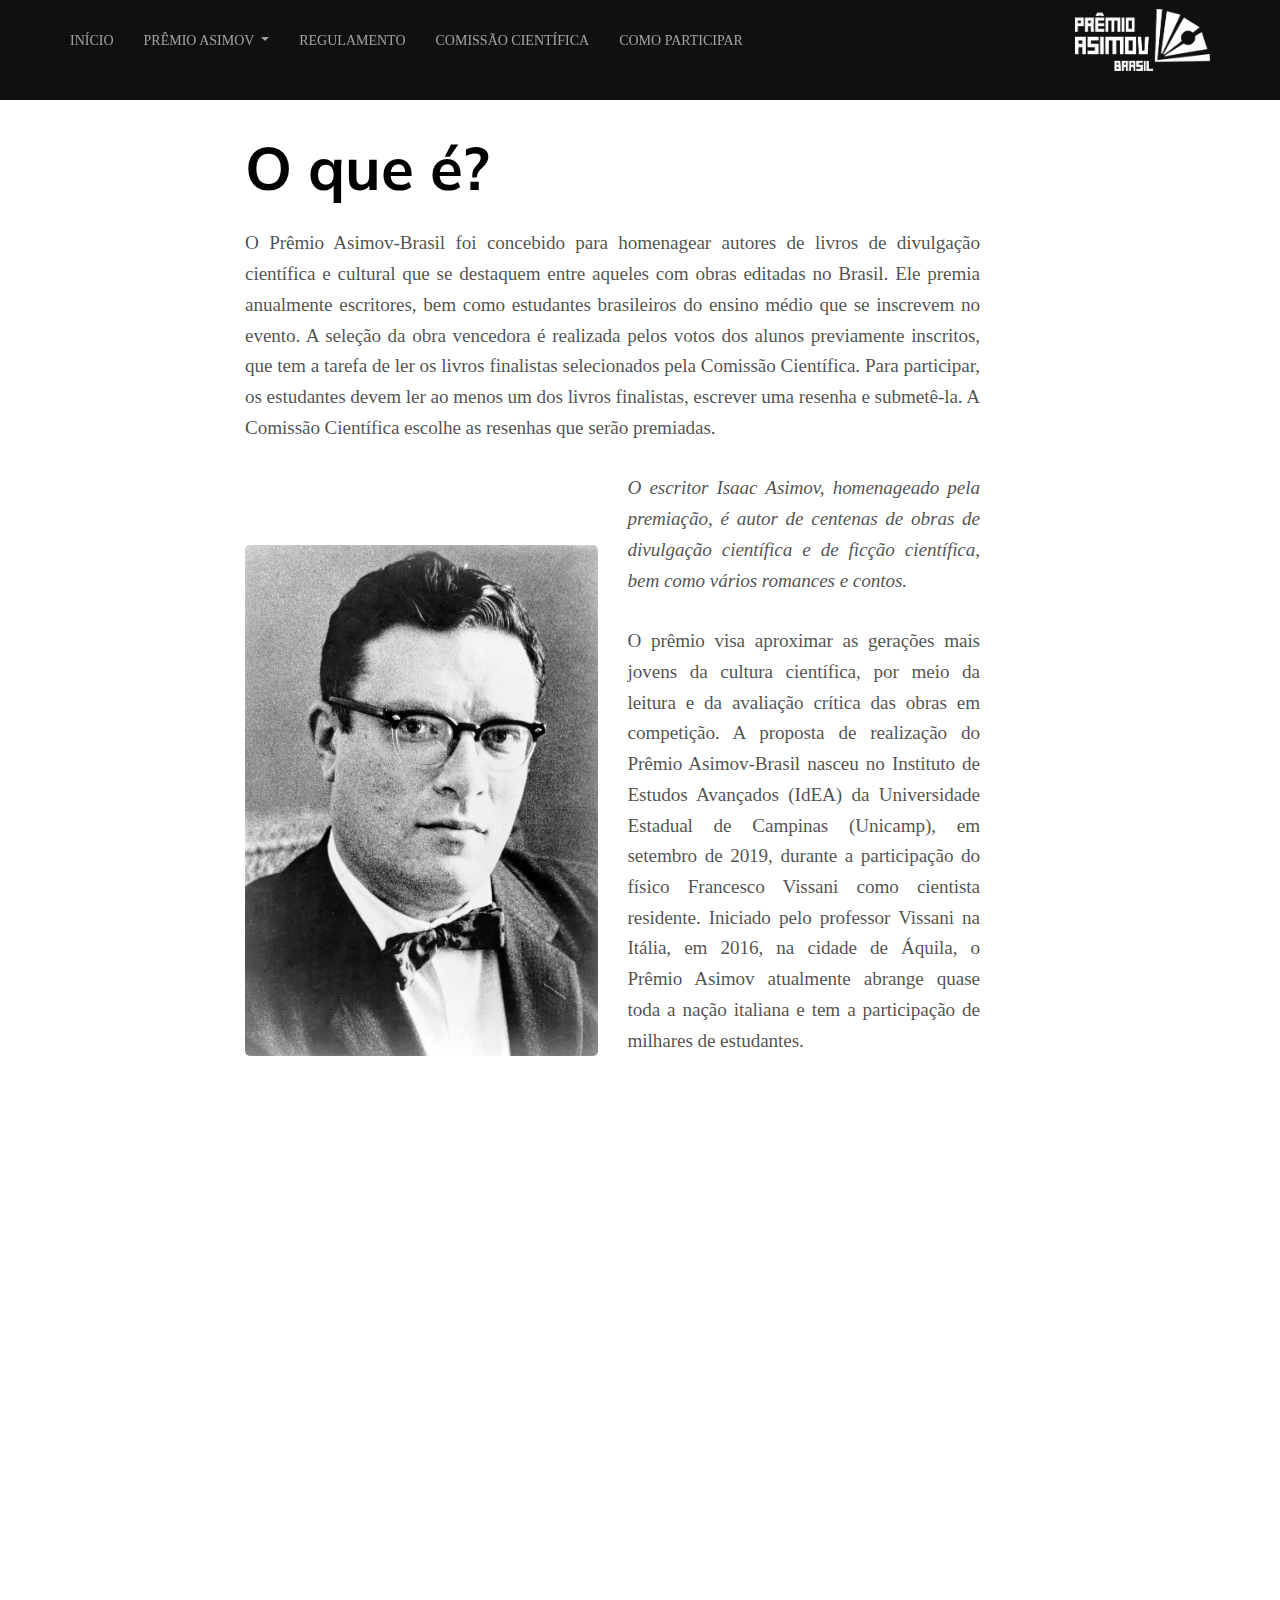
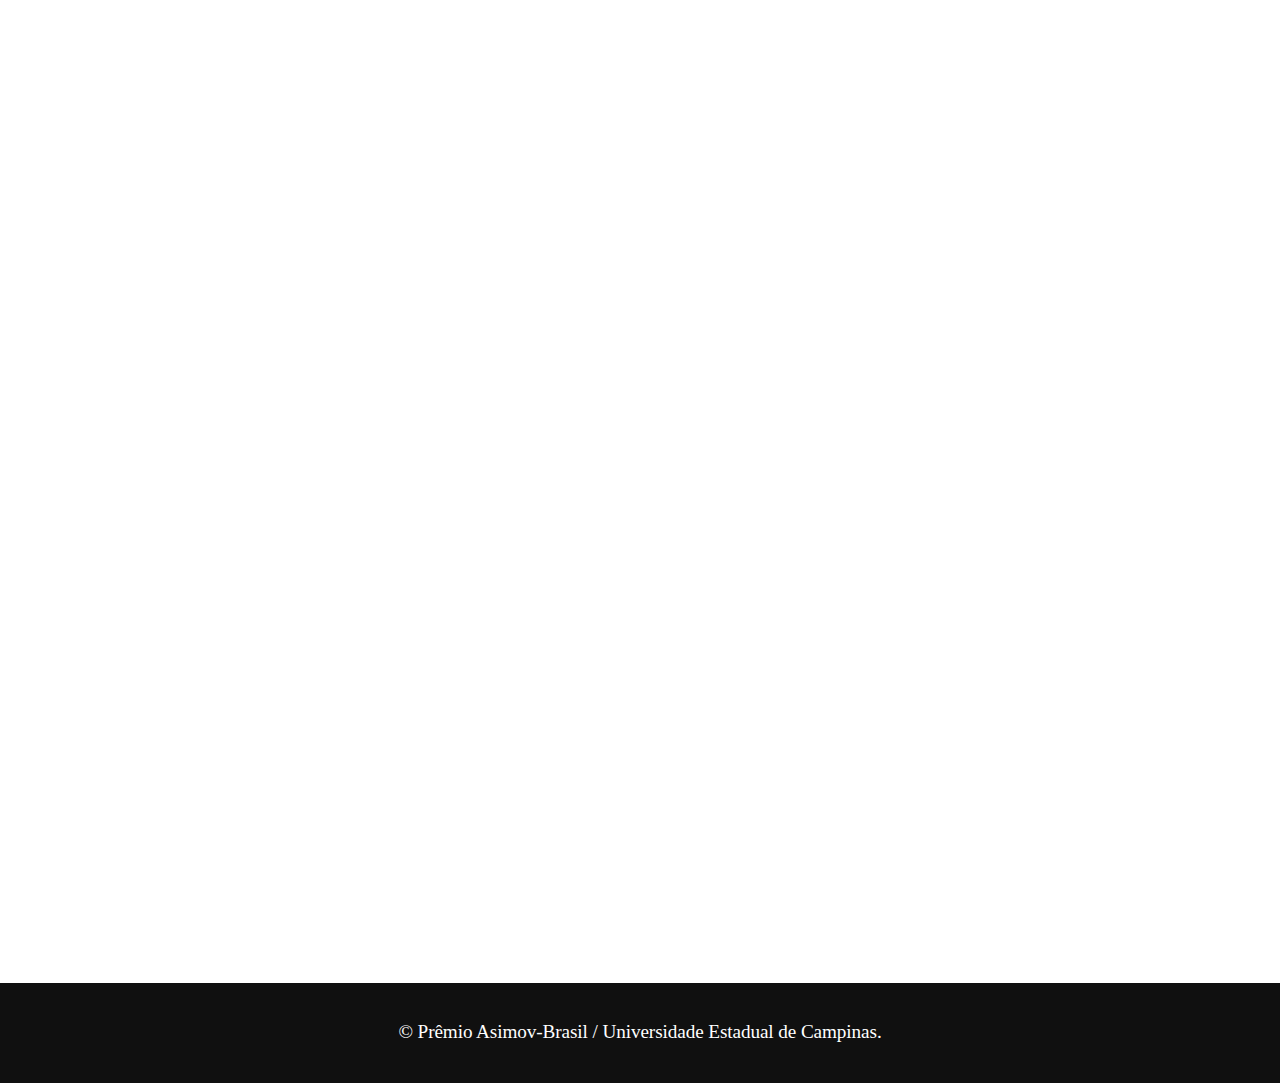
==== commit 650cd4c6: "adequação de responsividade" ====
--- a/assets/about.html
+++ b/assets/about.html
@@ -22,7 +22,7 @@
       <div class="container">
         <div class="row">
           <nav class="navbar navbar-expand-lg navbar-dark">
-            <a href="../index.html" class="navbar-brand order-1 order-lg-2"><img src="img/Logo-AsimovBrasil-PB-transp.png" style="width: 180px;"></a>
+            <a href="../index.html" class="navbar-brand order-1 order-lg-2"><img src="img/Logo-AsimovBrasil-PB-transp.png" style="width: 135px;"></a>
             <button class="navbar-toggler order-2" type="button" data-toggle="collapse" data-target=".navbar-collapse"
               aria-controls="navbarMenu" aria-expanded="false" aria-label="Toggle navigation">
               <span class="navbar-toggler-icon"></span>
@@ -104,7 +104,6 @@
 
       <div class="titulo">
         <h1>O que é?</h1>
-        <span></span>
       </div>
 
       <p class="col-wide">O Prêmio Asimov-Brasil foi concebido para homenagear autores de livros de divulgação científica e cultural que se destaquem entre aqueles com obras editadas no Brasil. Ele premia anualmente escritores, bem como estudantes brasileiros do ensino médio que se inscrevem no evento. A seleção da obra vencedora é realizada pelos votos dos alunos previamente inscritos, que tem a tarefa de ler os livros finalistas selecionados pela Comissão Científica. Para participar, os estudantes devem ler ao menos um dos livros finalistas, escrever uma resenha e submetê-la.  A Comissão Científica escolhe as resenhas que serão premiadas.</p>
--- a/assets/css/about.css
+++ b/assets/css/about.css
@@ -49,7 +49,7 @@
 
 @media (max-width: 760px) {
   .estrutura {
-    grid-template-columns: 100%; /* 1fr está bugando */
+    grid-template-columns: 1fr; /* 1fr está bugando */
     grid-template-areas:
       "header"
       "sidenav"
@@ -57,16 +57,6 @@
       "anuncios"
       "footer"
     ;
-  }
-
-  [data-anime = "left"]{
-    transform: translate3d(-50px, 0, 0);
-    transform: translate3d(50px, 0, 0);
-  }
-  
-  [data-anime="right"]{
-    transform: translate3d(50px, 0, 0);
-    transform: translate3d(-50px, 0, 0);
   }
 }
 
@@ -280,6 +270,13 @@
   transform: translate3d(0px, 0px, 0px);
 }
 
+@media screen and (max-width: 760px) {
+  
+  [data-anime="right"]{
+    transform: none;
+  }
+}
+
 /* Regulamento */
 .regulamento li{
   list-style: decimal;
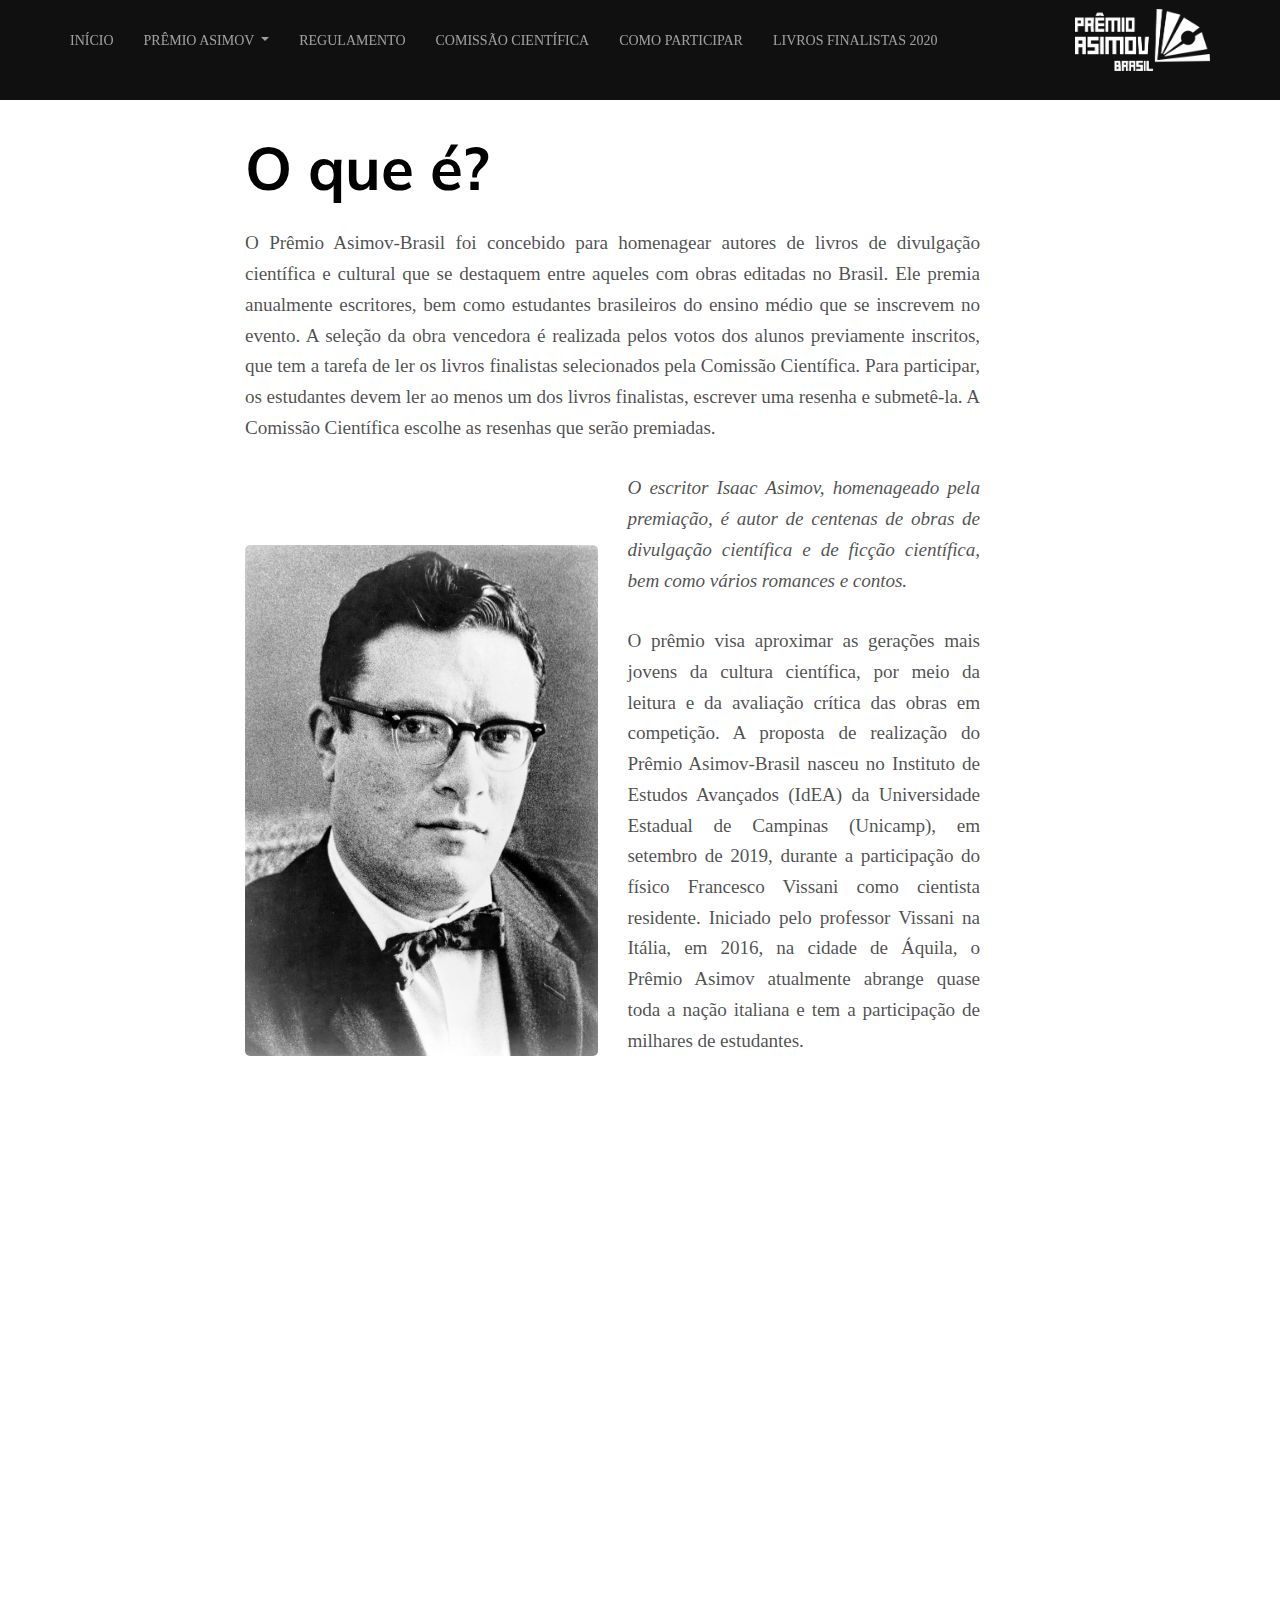
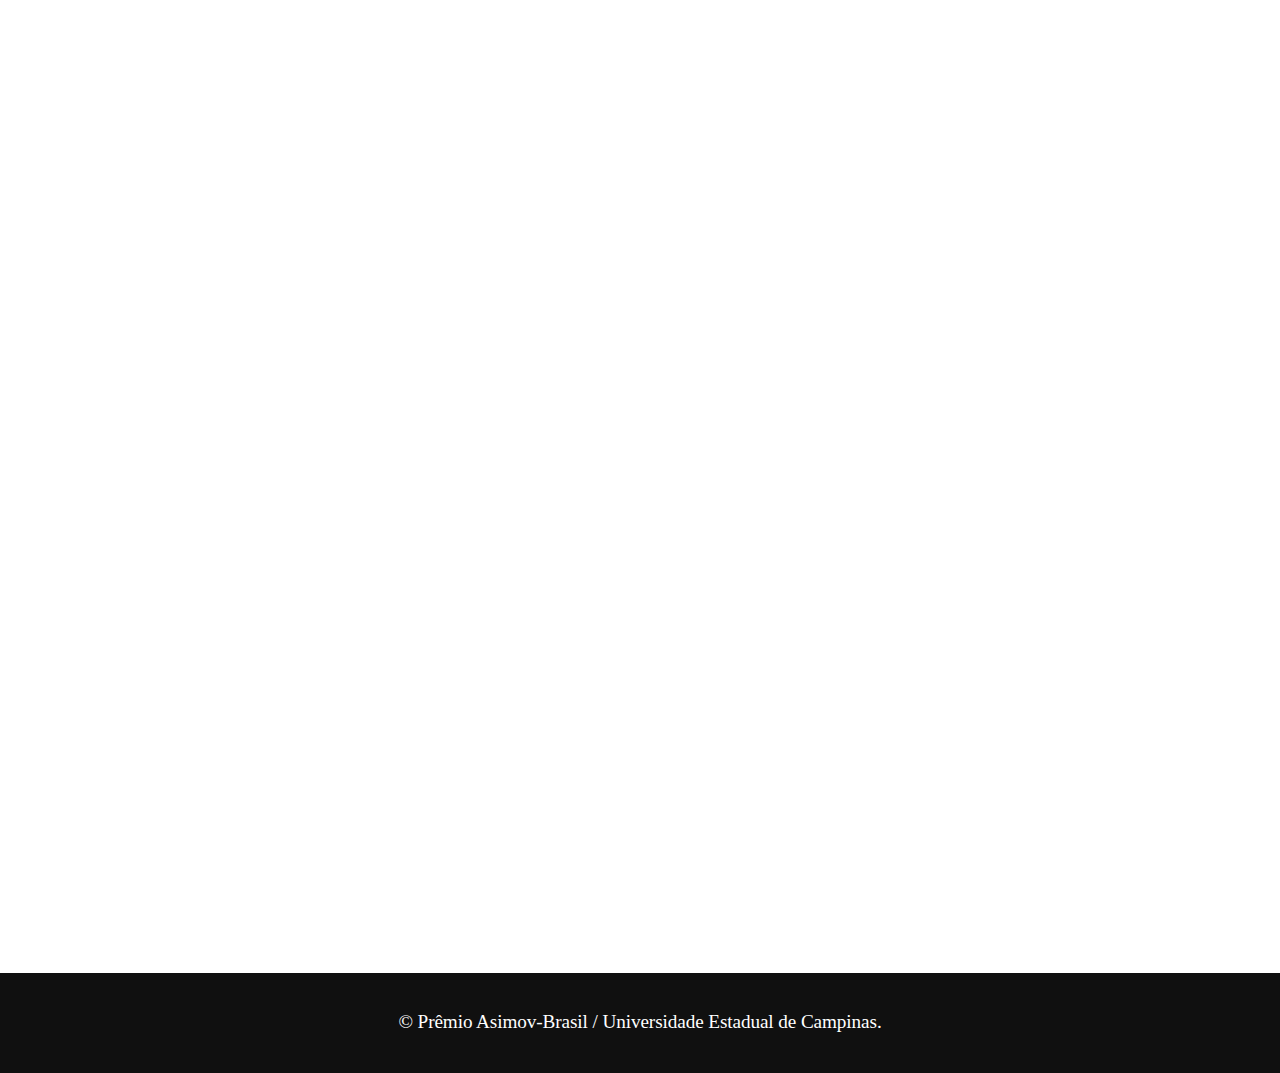
==== commit 266ddfd2: "adequação do Menu segundo orientação do cliente" ====
--- a/assets/about.html
+++ b/assets/about.html
@@ -91,6 +91,11 @@
                     Como Participar
                   </a>
                 </li>
+                <li class="nav-item">
+                  <a class="nav-link" href="soon.html">
+                    Livros Finalistas 2020
+                  </a>
+                </li>
               </ul>
             </div>
           </nav>
@@ -142,7 +147,7 @@
       <p data-anime="right">Graduado em Química, em 1939, doutorou-se pela Universidade de Columbia, em 1948, e desenvolveu uma carreira acadêmica na Universidade de Boston, antes de se dedicar integralmente à literatura. Foi autor de cerca de 500 livros e de centenas de contos ao longo da carreira, em gêneros diversos, como romances de ficção científica e de suspense, divulgação científica para jovens e para adultos, crítica literária, ensaios sobre religião, humor e autobiografia. Morreu, em 6 de abril de 1992, em razão de complicações causadas pelo vírus da Aids, que contraiu durante uma transfusão de sangue decorrente de uma cirurgia cardíaca.</p>
     </section>
 
-    <footer class="footer footer-paginas bg-dark text-white py-0 mt-3">
+    <footer class="footer footer-paginas bg-dark text-white py-0 mt-2">
       <p>&copy; Prêmio Asimov-Brasil / Universidade Estadual de Campinas.</p>
     </footer>
   </article>
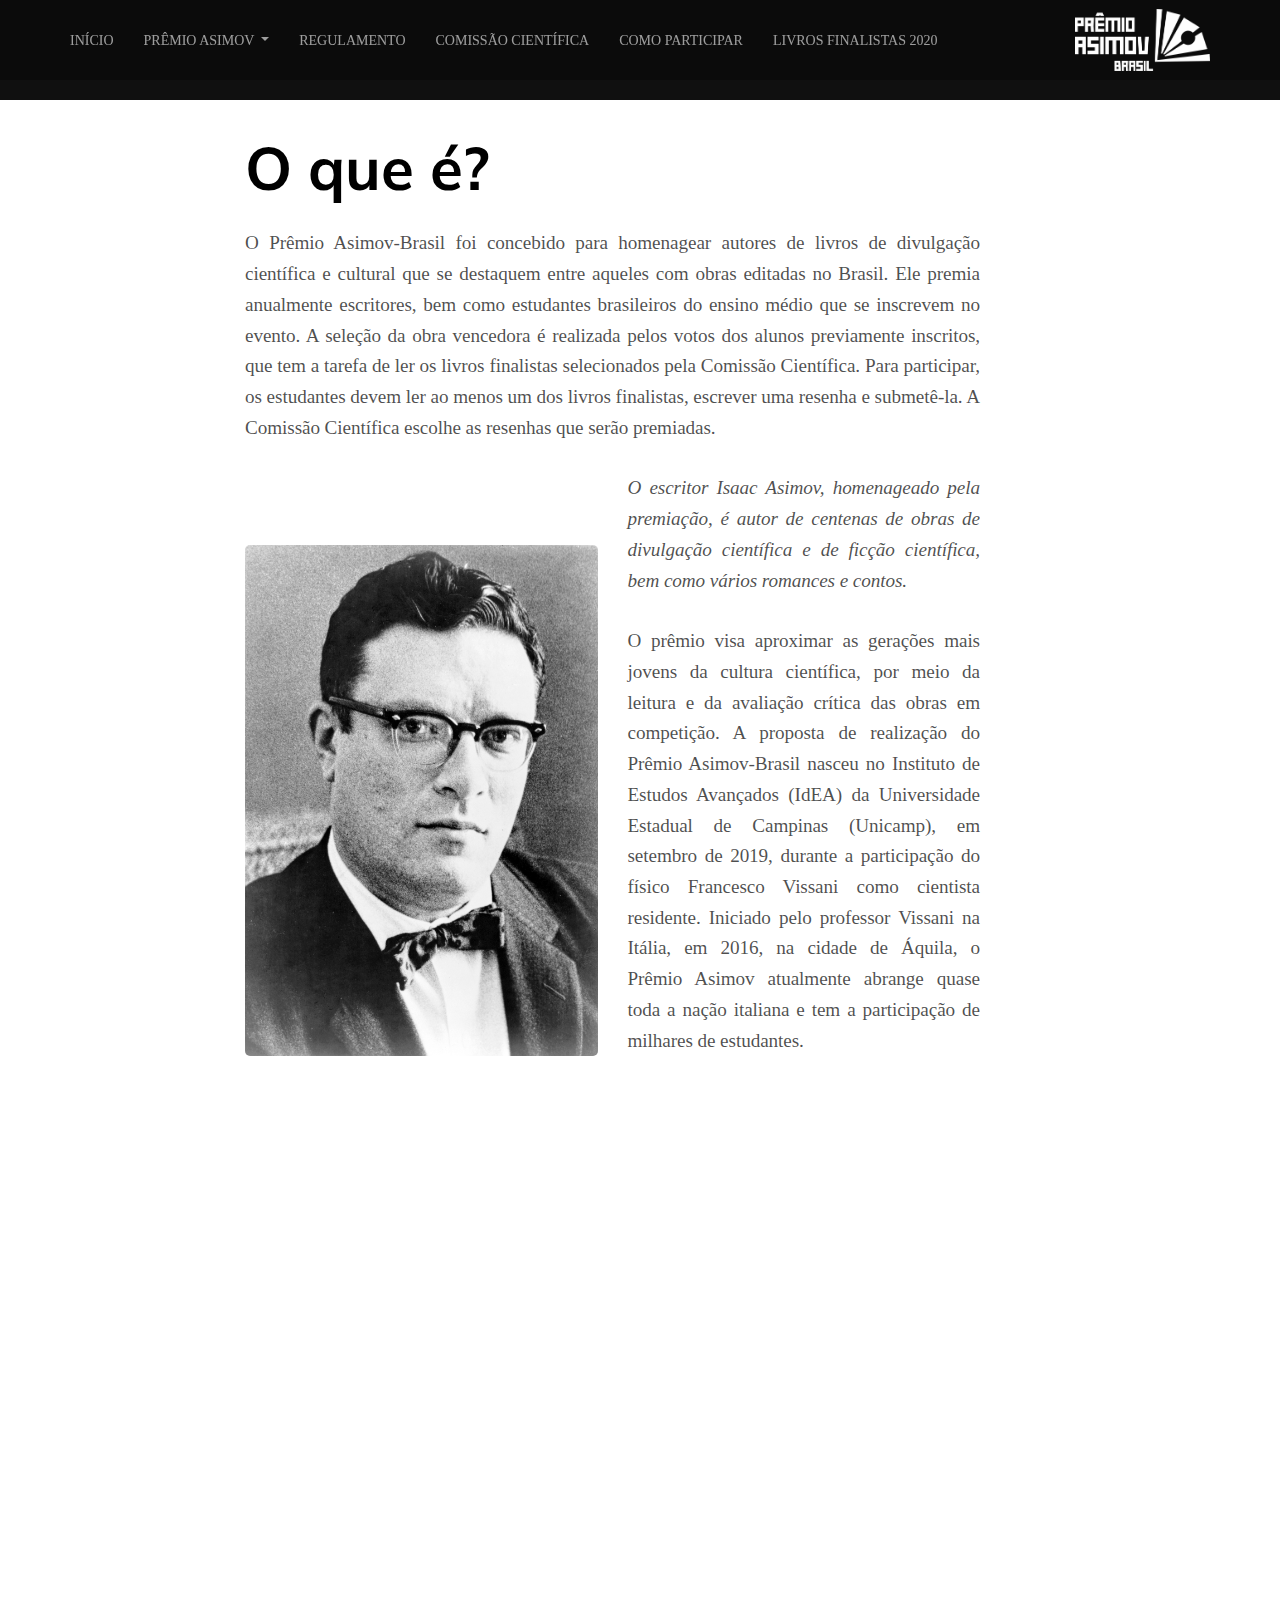
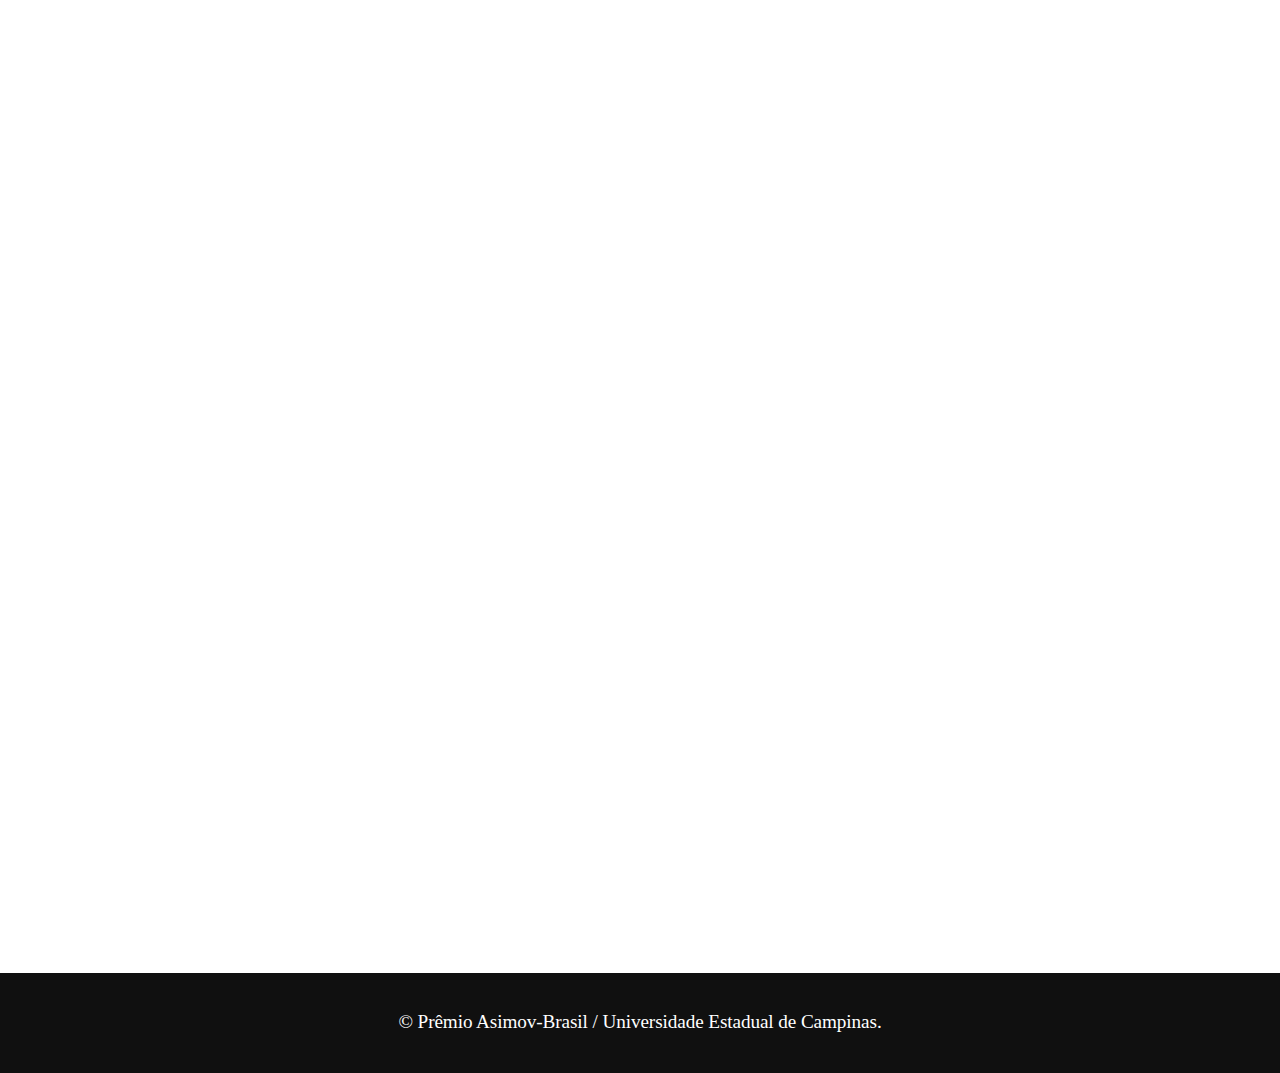
==== commit e91ba9de: "Alterado imagem do carrossel e alterado os links de email" ====
--- a/assets/about.html
+++ b/assets/about.html
@@ -62,11 +62,11 @@
                       </ul>
                       <ul class="col-6 col-md-3 col-lg-2">
                         <li><span class="megamenu-title">Contacte-nos</span></li>
-                        <li><a class="dropdown-item" href="#"><i class="fas fa-envelope"></i> Email</a></li>
+                        <li><a class="dropdown-item" href="mailto:asimov@unicamp.br"><i class="fas fa-envelope"></i> Email</a></li>
                       </ul>
                       <div class="col-lg-5">
                         <div class="promo">
-                          <span class="image image-overlay" style="background-image: url(img/livros.jpg)"></span>
+                          <span class="image image-overlay" style="background-image: url(img/CapasAsimov3.jpg)"></span>
                           <div class="promo-footer p-4 text-white">
                             <h3 class="mb-0">Livros Finalistas</h3>
                             <a href="#!" class="eyebrow underline text-white">Prêmio Azimov Brasil</a>
--- a/assets/css/main.css
+++ b/assets/css/main.css
@@ -7,6 +7,10 @@
     --dark-color: #101010;
     --white-color: #ffffff;
     --highlight-color: #ffd413;
+}
+
+.header {
+    background-color: rgba(10, 10, 10, 0.80);
 }
 
 .row.card-deck {
@@ -175,7 +179,8 @@
 }
 
 #mid-content .right-content {
-    background-image: url(../img/card4.jpg);
+    background-image: url(../img/CapasAsimov2.jpg);
+    background-size: cover;
 }
 
 #mid-content .left-content {
